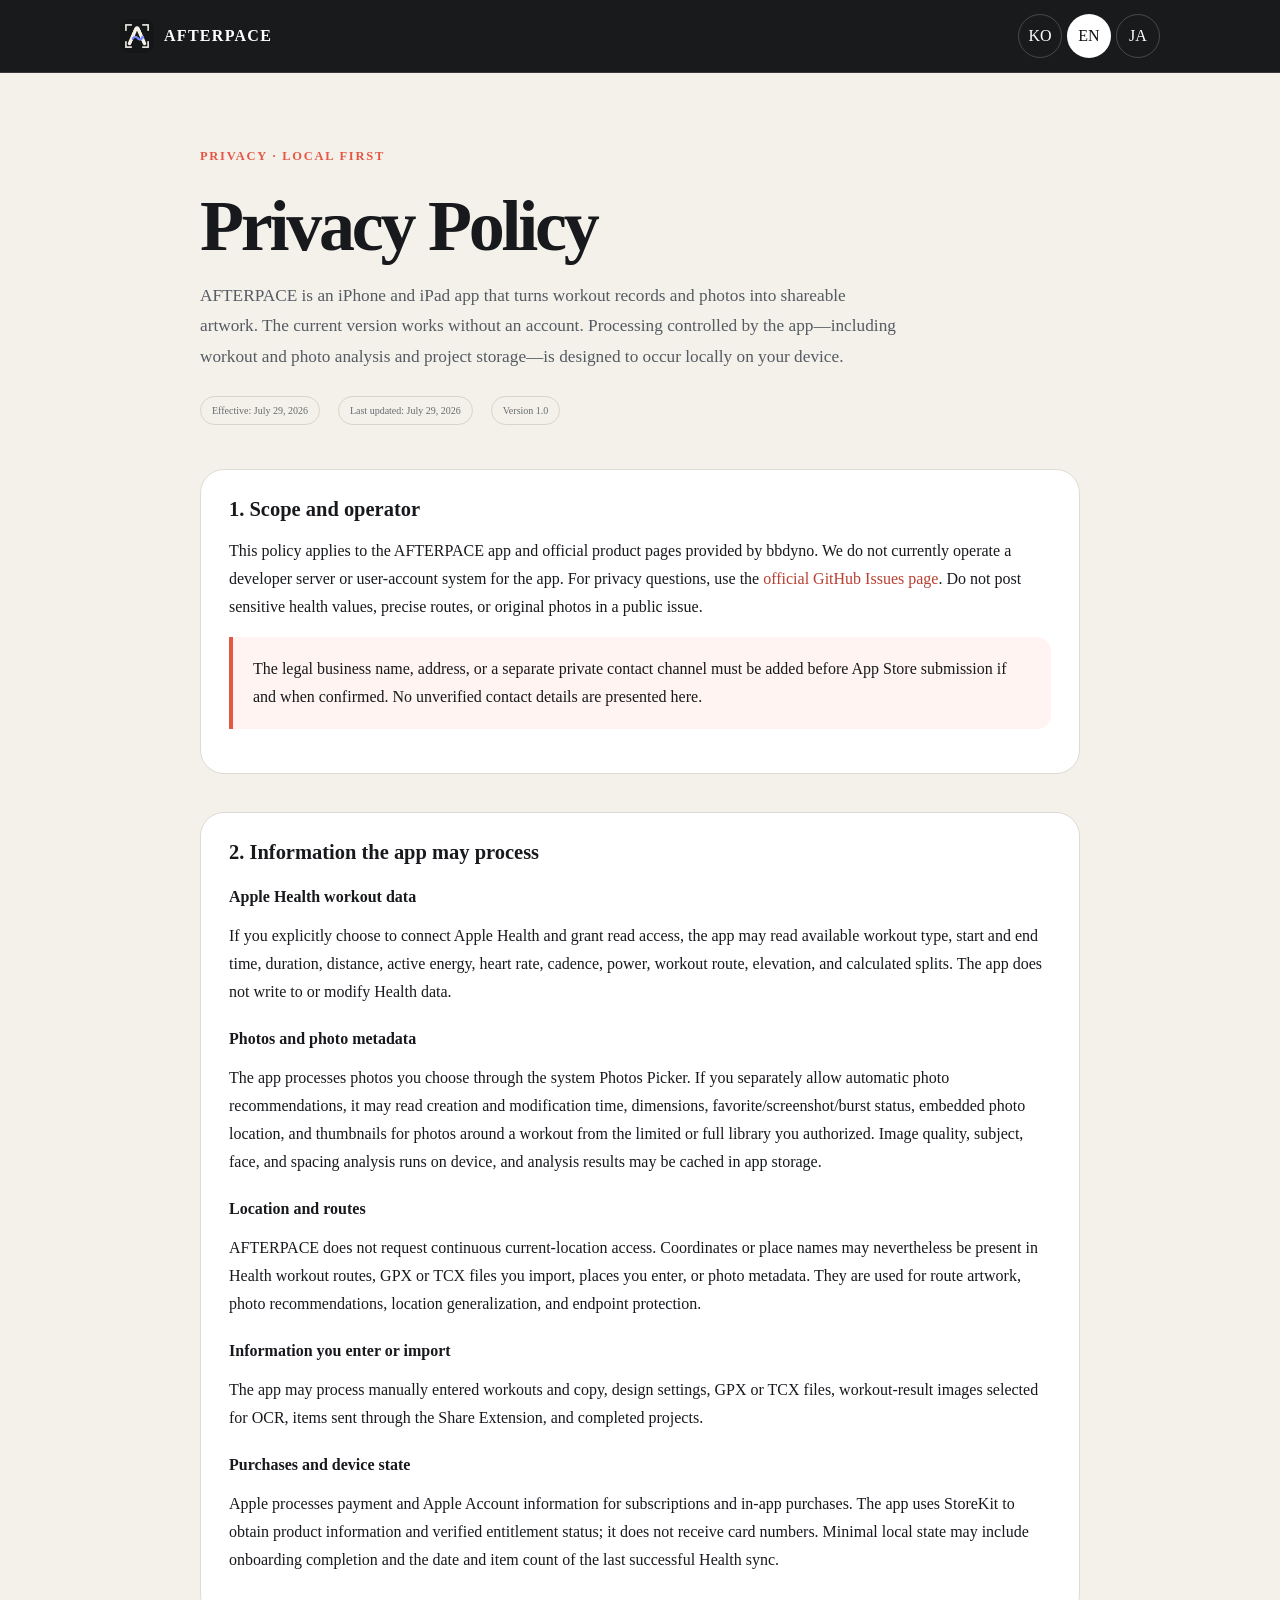
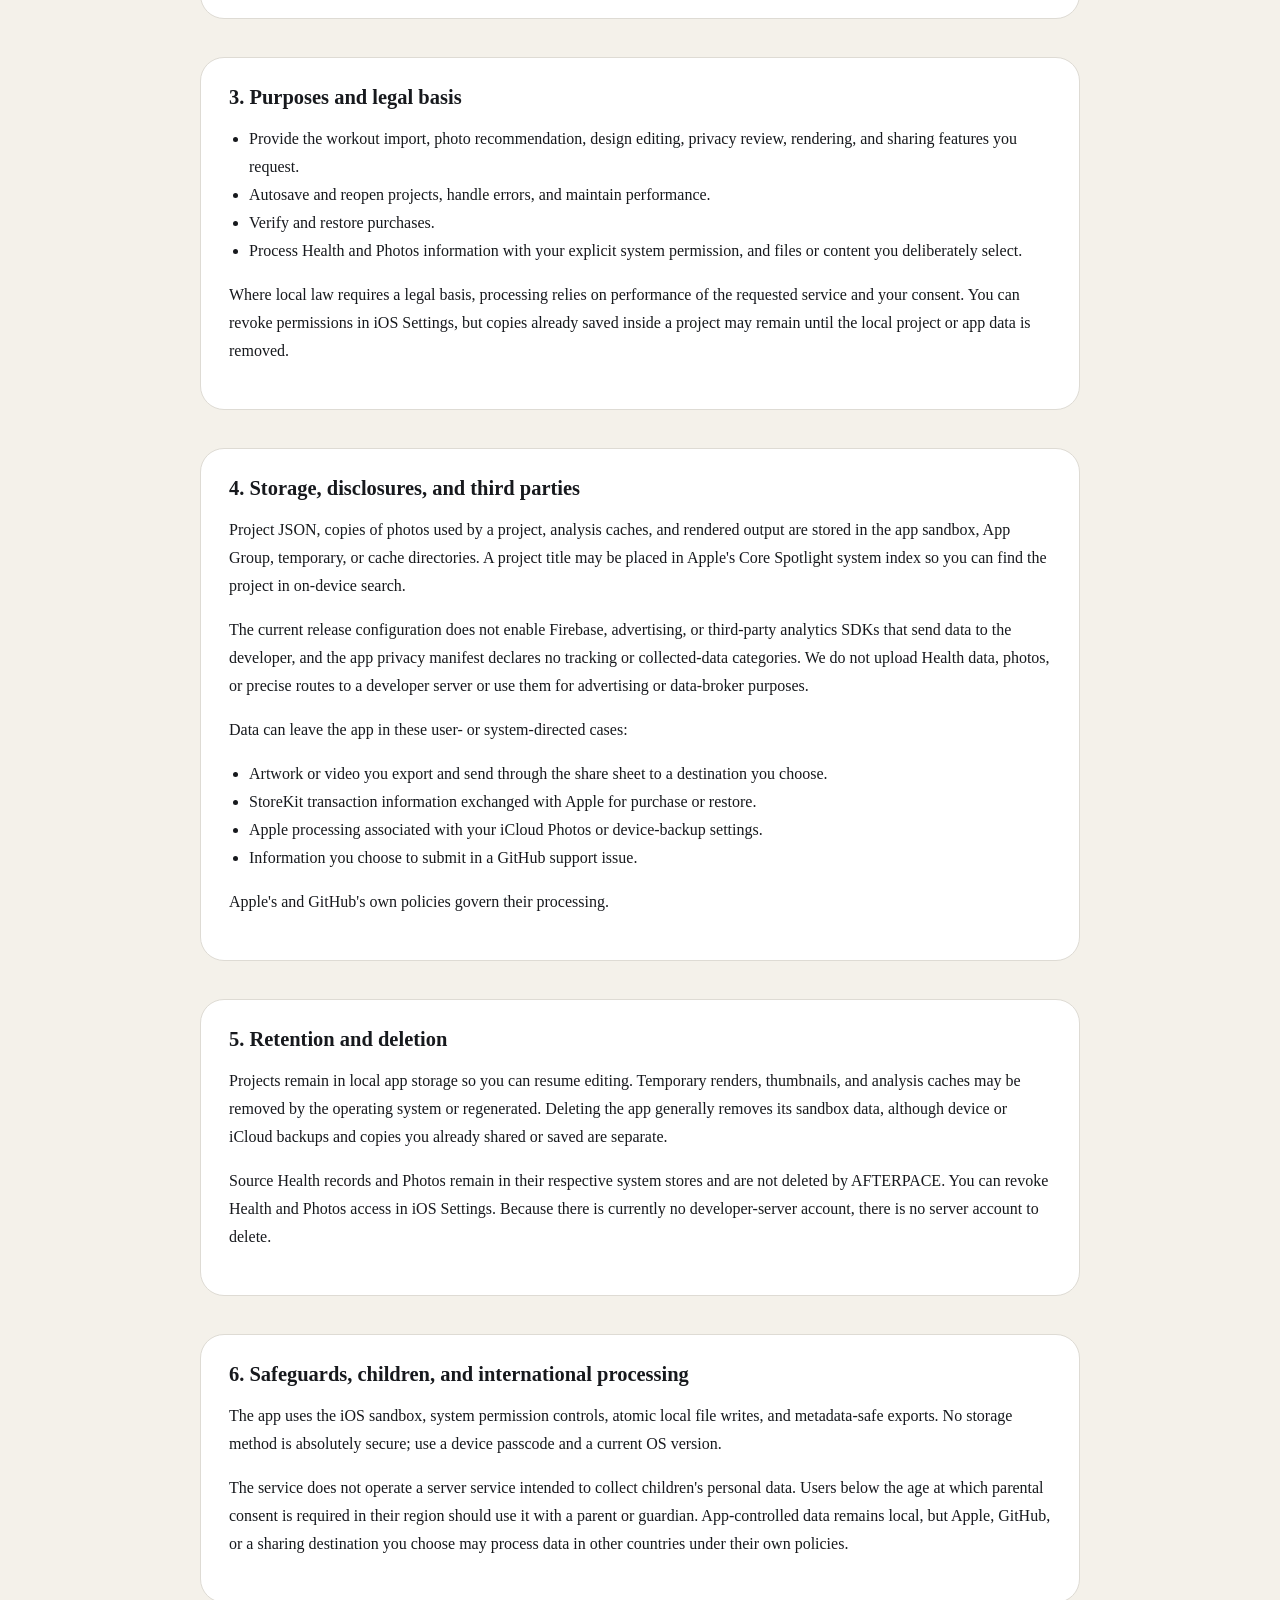
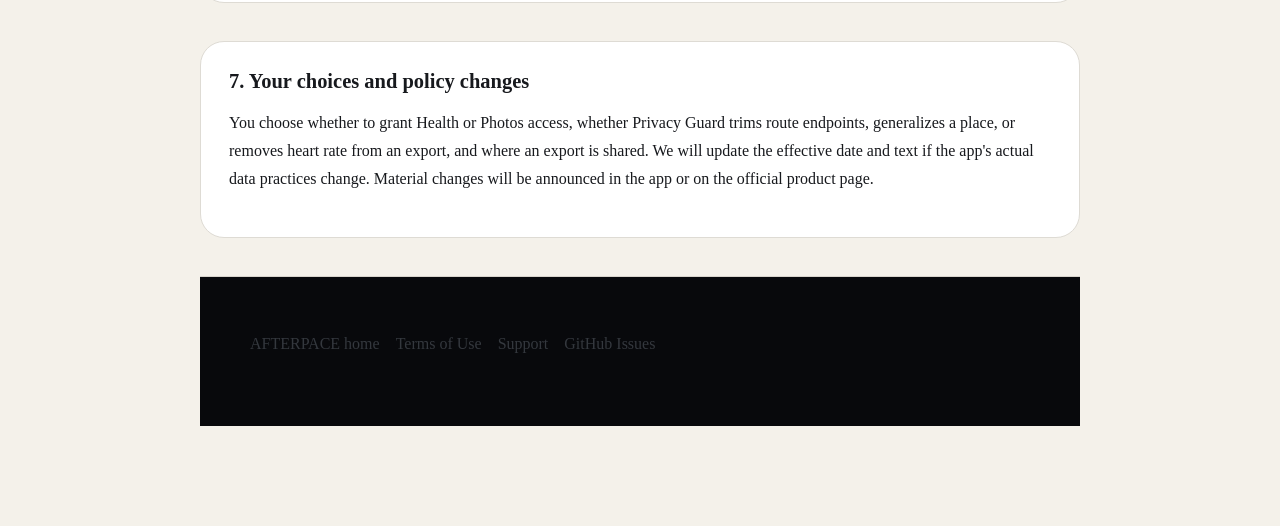
==== privacy/index.html @ c981133f "Publish shared AFTERPACE product site" ====
<!doctype html>
<html lang="ko" data-page="privacy">
<head>
  <meta charset="utf-8">
  <meta name="viewport" content="width=device-width, initial-scale=1, viewport-fit=cover">
  <meta name="theme-color" content="#0b0c0f">
  <meta name="robots" content="index,follow">
  <meta name="description" content="AFTERPACE가 HealthKit, 사진, 경로와 프로젝트를 기기에서 처리하는 방법을 안내합니다.">
  <meta property="og:type" content="website">
  <meta property="og:site_name" content="AFTERPACE">
  <meta property="og:title" content="개인정보처리방침 — AFTERPACE">
  <meta property="og:description" content="AFTERPACE가 HealthKit, 사진, 경로와 프로젝트를 기기에서 처리하는 방법을 안내합니다.">
  <meta property="og:image" content="https://bbdyno.github.io/AFTERPACE/assets/images/og-card.png">
  <meta property="og:url" content="https://bbdyno.github.io/AFTERPACE/privacy/">
  <meta name="twitter:card" content="summary_large_image">
  <meta name="twitter:title" content="개인정보처리방침 — AFTERPACE">
  <meta name="twitter:description" content="AFTERPACE가 HealthKit, 사진, 경로와 프로젝트를 기기에서 처리하는 방법을 안내합니다.">
  <meta name="twitter:image" content="https://bbdyno.github.io/AFTERPACE/assets/images/og-card.png">
  <title>개인정보처리방침 — AFTERPACE</title>
  <link rel="canonical" href="https://bbdyno.github.io/AFTERPACE/privacy/">
  <link rel="icon" href="../assets/images/app-icon.png">
  <link rel="apple-touch-icon" href="../assets/images/app-icon.png">
  <link rel="stylesheet" href="../assets/site.css?v=20260729-2">
  <script src="../assets/legal.js?v=20260729-2" defer></script>
  <style>
    body{margin:0;background:#f4f1ea;color:#17191d}.legal-header{position:sticky;top:0;z-index:5;display:flex;align-items:center;gap:20px;padding:14px max(20px,calc((100vw - 1040px)/2));background:rgba(11,12,15,.94);color:#fff;backdrop-filter:blur(18px)}.legal-brand{display:flex;align-items:center;gap:10px;color:inherit;text-decoration:none;font-weight:800;letter-spacing:.08em}.legal-brand img{border-radius:9px}.legal-actions{display:flex;align-items:center;gap:5px;margin-left:auto}.legal-actions button{min-width:42px;min-height:40px;border:1px solid rgba(255,255,255,.2);border-radius:999px;background:transparent;color:#fff;font:inherit}.legal-actions button[aria-pressed="true"]{background:#fff;color:#111}.legal-shell{width:min(880px,calc(100% - 40px));margin:0 auto;padding:64px 0 100px}.legal-kicker{color:#e45745;font-size:.78rem;font-weight:800;letter-spacing:.14em}.legal-shell h1{max-width:760px;margin:.35em 0 .25em;font-size:clamp(2rem,6vw,4.5rem);line-height:1.02;letter-spacing:-.045em}.legal-lede{max-width:700px;color:#555b63;font-size:1.08rem;line-height:1.75}.legal-meta{display:flex;flex-wrap:wrap;gap:8px 18px;margin:24px 0 44px;color:#676c72;font-size:.9rem}.legal-section{margin:0 0 38px;padding:28px;background:#fff;border:1px solid #dedbd4;border-radius:24px}.legal-section h2{margin:0 0 14px;font-size:1.28rem}.legal-section h3{margin:24px 0 8px;font-size:1rem}.legal-section p,.legal-section li{line-height:1.75}.legal-section ul{padding-left:1.25rem}.legal-section a{color:#b83f31}.legal-note{padding:18px 20px;border-left:4px solid #e45745;background:#fff4f1;border-radius:0 14px 14px 0}.legal-footer{display:flex;flex-wrap:wrap;gap:16px;padding-top:28px;border-top:1px solid #d8d4cc}.legal-footer a{color:#34383e}.skip-link{position:absolute;left:-10000px}.skip-link:focus{left:12px;top:12px;z-index:20;background:#fff;color:#111;padding:12px}@media(max-width:640px){.legal-header{padding:12px 16px}.legal-brand span{font-size:.82rem}.legal-shell{padding-top:44px}.legal-section{padding:21px;border-radius:19px}}
  </style>
  <style>.legal-actions button{min-width:44px;min-height:44px;cursor:pointer}.legal-section a,.legal-footer a{overflow-wrap:anywhere}@media(max-width:420px){.legal-header{gap:10px;padding-inline:12px}.legal-brand span{display:none}.legal-actions{gap:3px}}</style>
  <style>.legal-shell .legal-meta span{color:#676c72;border-color:#d8d4cc}</style>
</head>
<body>
  <a class="skip-link" href="#main" data-legal-copy="skip">본문으로 건너뛰기</a>
  <header class="legal-header">
    <a class="legal-brand" href="../"><img src="../assets/images/app-icon.png" alt="" width="34" height="34"><span>AFTERPACE</span></a>
    <div class="legal-actions" role="group" aria-label="언어" data-legal-copy-aria="language">
      <button type="button" data-language="ko" aria-pressed="true">KO</button>
      <button type="button" data-language="en" aria-pressed="false">EN</button>
      <button type="button" data-language="ja" aria-pressed="false">JA</button>
    </div>
  </header>

  <main class="legal-shell" id="main">
    <article data-lang-panel="ko">
      <p class="legal-kicker">PRIVACY · LOCAL FIRST</p>
      <h1>개인정보처리방침</h1>
      <p class="legal-lede">AFTERPACE는 운동 기록과 사진을 공유용 작품으로 만드는 iPhone·iPad 앱입니다. 현재 버전은 계정 없이 동작하며, 앱이 제어하는 운동·사진 분석과 프로젝트 저장은 원칙적으로 사용자의 기기 안에서 처리됩니다.</p>
      <div class="legal-meta"><span>시행일: 2026년 7월 29일</span><span>최종 수정: 2026년 7월 29일</span><span>버전 1.0</span></div>

      <section class="legal-section">
        <h2>1. 적용 범위와 운영자</h2>
        <p>본 방침은 bbdyno가 제공하는 AFTERPACE 앱과 공식 제품 페이지에 적용됩니다. 별도의 개발자 서버나 사용자 계정 시스템은 현재 운영하지 않습니다. 개인정보 관련 문의는 <a href="https://github.com/bbdyno/AFTERPACE/issues">공식 GitHub Issues</a>를 이용해 주세요. 민감한 건강 값, 정확한 경로, 원본 사진은 공개 이슈에 첨부하지 마세요.</p>
        <p class="legal-note">배포 주체의 법적 상호·주소 또는 별도 비공개 문의 채널이 App Store 제출 전에 확정되면 이 항목을 갱신해야 합니다. 확인되지 않은 연락처는 기재하지 않았습니다.</p>
      </section>

      <section class="legal-section">
        <h2>2. 앱이 처리할 수 있는 정보</h2>
        <h3>Apple Health 운동 정보</h3>
        <p>사용자가 Apple Health 연결을 직접 선택하고 읽기 권한을 허용한 경우, 운동 종류, 시작·종료 시각, 시간, 거리, 활동 에너지, 심박수, 케이던스, 파워, 운동 경로, 고도 및 계산된 스플릿 등 이용 가능한 항목을 읽을 수 있습니다. 앱은 Health 데이터를 기록하거나 수정하지 않습니다.</p>
        <h3>사진 및 사진 메타데이터</h3>
        <p>사용자가 Photos Picker에서 직접 고른 사진을 처리합니다. 사용자가 별도로 자동 사진 추천 권한을 허용하면 제한 또는 전체 사진 보관함에서 운동 시간대의 사진 생성·수정 시각, 크기, 즐겨찾기·스크린샷·버스트 여부, 사진에 포함된 위치와 축소 이미지를 읽어 추천할 수 있습니다. 이미지 품질·피사체·얼굴·여백 분석은 기기에서 수행되고 분석 결과 캐시는 앱 저장 공간에 보관됩니다.</p>
        <h3>위치와 경로</h3>
        <p>AFTERPACE는 지속적인 현재 위치 추적 권한을 요청하지 않습니다. 다만 Health 운동 경로, 사용자가 가져온 GPX·TCX 파일, 직접 입력한 장소 또는 사진 메타데이터에 위도·경도나 장소가 포함될 수 있습니다. 이 정보는 경로 시각화, 사진 추천, 위치 일반화와 출발·도착 구간 보호에 사용됩니다.</p>
        <h3>사용자가 입력하거나 가져온 정보</h3>
        <p>직접 입력한 운동, 문구, 디자인 설정, GPX·TCX 파일, OCR을 위해 고른 운동 결과 이미지, Share Extension으로 전달한 항목과 완성 프로젝트를 처리할 수 있습니다.</p>
        <h3>구매와 기기 상태</h3>
        <p>구독 또는 인앱 구매 시 결제와 Apple 계정 정보는 Apple이 처리합니다. 앱은 StoreKit을 통해 상품 정보와 검증된 이용 권한 상태만 확인하며 카드 번호를 받지 않습니다. 온보딩 완료 여부와 마지막 Health 동기화 시각·가져온 개수 같은 최소 상태는 기기의 앱 저장 공간에 기록될 수 있습니다.</p>
      </section>

      <section class="legal-section">
        <h2>3. 처리 목적과 법적 근거</h2>
        <ul>
          <li>사용자가 요청한 운동 가져오기, 사진 추천, 디자인 편집, 개인정보 검토, 렌더링 및 공유 기능 제공</li>
          <li>프로젝트 자동 저장, 재개, 오류 처리와 성능 유지</li>
          <li>구매 확인 및 복원</li>
          <li>사용자가 명시적으로 허용한 Health·사진 권한에 따른 처리와, 사용자가 선택한 파일·콘텐츠 처리</li>
        </ul>
        <p>지역 법률이 별도의 법적 근거를 요구하는 경우, 서비스 이행과 사용자의 동의를 근거로 처리합니다. 권한은 iOS 설정에서 철회할 수 있으나, 철회 전 프로젝트에 저장한 사본은 별도로 남을 수 있습니다.</p>
      </section>

      <section class="legal-section">
        <h2>4. 저장, 외부 전송과 제3자</h2>
        <p>프로젝트 JSON, 프로젝트에 사용된 사진 사본, 분석 캐시와 렌더 결과는 앱 샌드박스·App Group·임시 또는 캐시 디렉터리에 저장됩니다. 프로젝트 제목은 사용자가 기기 검색으로 프로젝트를 찾을 수 있도록 Apple의 Core Spotlight 시스템 색인에 등록될 수 있습니다.</p>
        <p>현재 릴리스 구성에는 개발자에게 데이터를 보내는 Firebase, 광고 또는 제3자 분석 SDK가 활성화되어 있지 않으며, 앱의 개인정보 매니페스트는 추적 및 수집 데이터 유형을 선언하지 않습니다. Health 정보, 사진, 정확한 경로를 개발자 서버로 업로드하거나 광고·데이터 중개 목적으로 사용하지 않습니다.</p>
        <p>다음 전송은 사용자의 선택 또는 운영체제 기능에 따라 발생할 수 있습니다.</p>
        <ul>
          <li>공유 버튼으로 내보낸 이미지·영상과 사용자가 선택한 대상 앱 또는 사람</li>
          <li>StoreKit 구매·복원 과정에서 Apple과 교환되는 거래 정보</li>
          <li>사용자의 iCloud Photos 또는 기기 백업 설정에 따른 Apple의 처리</li>
          <li>GitHub에 지원 이슈를 제출할 때 사용자가 직접 적은 내용</li>
        </ul>
        <p>Apple 및 GitHub의 처리는 각 사업자의 방침이 적용됩니다.</p>
      </section>

      <section class="legal-section">
        <h2>5. 보관과 삭제</h2>
        <p>프로젝트는 사용자가 이어서 편집할 수 있도록 앱의 로컬 저장 공간에 유지됩니다. 임시 렌더, 축소 이미지와 분석 캐시는 운영체제가 정리하거나 앱 업데이트 과정에서 재생성될 수 있습니다. 앱 삭제 시 일반적으로 앱 샌드박스의 데이터가 삭제되지만, 사용자의 기기·iCloud 백업 정책 또는 이미 공유·저장한 사본은 별개입니다.</p>
        <p>원본 Health 기록과 사진은 Health 및 Photos에 남으며 AFTERPACE가 삭제하지 않습니다. iOS 설정에서 Health·사진 권한을 철회할 수 있습니다. 현재 개발자 서버 계정이 없으므로 서버 계정 삭제 요청 대상도 없습니다.</p>
      </section>

      <section class="legal-section">
        <h2>6. 보호조치, 아동 및 국외 처리</h2>
        <p>앱은 iOS 샌드박스, 권한 제어, 원자적 로컬 파일 저장과 메타데이터를 제거한 내보내기를 사용합니다. 다만 어떤 저장 방식도 절대적인 보안을 보장하지는 않으므로 기기 잠금과 최신 OS 사용을 권장합니다.</p>
        <p>서비스는 아동을 대상으로 개인정보를 수집하는 서버 서비스를 제공하지 않습니다. 해당 지역에서 보호자 동의가 필요한 연령의 사용자는 보호자와 함께 이용해야 합니다. 앱이 제어하는 데이터는 로컬에 머물지만 Apple, GitHub 또는 사용자가 선택한 공유 서비스는 해당 사업자의 서버 위치와 방침에 따라 국외에서 처리할 수 있습니다.</p>
      </section>

      <section class="legal-section">
        <h2>7. 사용자의 선택과 방침 변경</h2>
        <p>사용자는 Health·사진 접근 허용 여부, Privacy Guard의 경로 시작·종료 숨김, 장소 일반화, 심박수 제외 여부와 최종 공유 대상을 직접 선택할 수 있습니다. 본 방침이 앱의 실제 데이터 처리와 달라지는 경우 시행일과 변경 내용을 갱신합니다. 중요한 변경은 앱 또는 공식 제품 페이지에서 알립니다.</p>
      </section>
    </article>

    <article data-lang-panel="en" hidden>
      <p class="legal-kicker">PRIVACY · LOCAL FIRST</p>
      <h1>Privacy Policy</h1>
      <p class="legal-lede">AFTERPACE is an iPhone and iPad app that turns workout records and photos into shareable artwork. The current version works without an account. Processing controlled by the app—including workout and photo analysis and project storage—is designed to occur locally on your device.</p>
      <div class="legal-meta"><span>Effective: July 29, 2026</span><span>Last updated: July 29, 2026</span><span>Version 1.0</span></div>

      <section class="legal-section"><h2>1. Scope and operator</h2><p>This policy applies to the AFTERPACE app and official product pages provided by bbdyno. We do not currently operate a developer server or user-account system for the app. For privacy questions, use the <a href="https://github.com/bbdyno/AFTERPACE/issues">official GitHub Issues page</a>. Do not post sensitive health values, precise routes, or original photos in a public issue.</p><p class="legal-note">The legal business name, address, or a separate private contact channel must be added before App Store submission if and when confirmed. No unverified contact details are presented here.</p></section>

      <section class="legal-section"><h2>2. Information the app may process</h2><h3>Apple Health workout data</h3><p>If you explicitly choose to connect Apple Health and grant read access, the app may read available workout type, start and end time, duration, distance, active energy, heart rate, cadence, power, workout route, elevation, and calculated splits. The app does not write to or modify Health data.</p><h3>Photos and photo metadata</h3><p>The app processes photos you choose through the system Photos Picker. If you separately allow automatic photo recommendations, it may read creation and modification time, dimensions, favorite/screenshot/burst status, embedded photo location, and thumbnails for photos around a workout from the limited or full library you authorized. Image quality, subject, face, and spacing analysis runs on device, and analysis results may be cached in app storage.</p><h3>Location and routes</h3><p>AFTERPACE does not request continuous current-location access. Coordinates or place names may nevertheless be present in Health workout routes, GPX or TCX files you import, places you enter, or photo metadata. They are used for route artwork, photo recommendations, location generalization, and endpoint protection.</p><h3>Information you enter or import</h3><p>The app may process manually entered workouts and copy, design settings, GPX or TCX files, workout-result images selected for OCR, items sent through the Share Extension, and completed projects.</p><h3>Purchases and device state</h3><p>Apple processes payment and Apple Account information for subscriptions and in-app purchases. The app uses StoreKit to obtain product information and verified entitlement status; it does not receive card numbers. Minimal local state may include onboarding completion and the date and item count of the last successful Health sync.</p></section>

      <section class="legal-section"><h2>3. Purposes and legal basis</h2><ul><li>Provide the workout import, photo recommendation, design editing, privacy review, rendering, and sharing features you request.</li><li>Autosave and reopen projects, handle errors, and maintain performance.</li><li>Verify and restore purchases.</li><li>Process Health and Photos information with your explicit system permission, and files or content you deliberately select.</li></ul><p>Where local law requires a legal basis, processing relies on performance of the requested service and your consent. You can revoke permissions in iOS Settings, but copies already saved inside a project may remain until the local project or app data is removed.</p></section>

      <section class="legal-section"><h2>4. Storage, disclosures, and third parties</h2><p>Project JSON, copies of photos used by a project, analysis caches, and rendered output are stored in the app sandbox, App Group, temporary, or cache directories. A project title may be placed in Apple's Core Spotlight system index so you can find the project in on-device search.</p><p>The current release configuration does not enable Firebase, advertising, or third-party analytics SDKs that send data to the developer, and the app privacy manifest declares no tracking or collected-data categories. We do not upload Health data, photos, or precise routes to a developer server or use them for advertising or data-broker purposes.</p><p>Data can leave the app in these user- or system-directed cases:</p><ul><li>Artwork or video you export and send through the share sheet to a destination you choose.</li><li>StoreKit transaction information exchanged with Apple for purchase or restore.</li><li>Apple processing associated with your iCloud Photos or device-backup settings.</li><li>Information you choose to submit in a GitHub support issue.</li></ul><p>Apple's and GitHub's own policies govern their processing.</p></section>

      <section class="legal-section"><h2>5. Retention and deletion</h2><p>Projects remain in local app storage so you can resume editing. Temporary renders, thumbnails, and analysis caches may be removed by the operating system or regenerated. Deleting the app generally removes its sandbox data, although device or iCloud backups and copies you already shared or saved are separate.</p><p>Source Health records and Photos remain in their respective system stores and are not deleted by AFTERPACE. You can revoke Health and Photos access in iOS Settings. Because there is currently no developer-server account, there is no server account to delete.</p></section>

      <section class="legal-section"><h2>6. Safeguards, children, and international processing</h2><p>The app uses the iOS sandbox, system permission controls, atomic local file writes, and metadata-safe exports. No storage method is absolutely secure; use a device passcode and a current OS version.</p><p>The service does not operate a server service intended to collect children's personal data. Users below the age at which parental consent is required in their region should use it with a parent or guardian. App-controlled data remains local, but Apple, GitHub, or a sharing destination you choose may process data in other countries under their own policies.</p></section>

      <section class="legal-section"><h2>7. Your choices and policy changes</h2><p>You choose whether to grant Health or Photos access, whether Privacy Guard trims route endpoints, generalizes a place, or removes heart rate from an export, and where an export is shared. We will update the effective date and text if the app's actual data practices change. Material changes will be announced in the app or on the official product page.</p></section>
    </article>

    <article data-lang-panel="ja" hidden>
      <p class="legal-kicker">PRIVACY · LOCAL FIRST</p>
      <h1>プライバシーポリシー</h1>
      <p class="legal-lede">AFTERPACEは、ワークアウト記録と写真をシェア用の作品に変えるiPhone・iPadアプリです。現行版はアカウントなしで動作し、アプリが管理するワークアウト・写真の分析とプロジェクト保存は、原則として端末内で行われます。</p>
      <div class="legal-meta"><span>施行日：2026年7月29日</span><span>最終更新：2026年7月29日</span><span>バージョン1.0</span></div>

      <section class="legal-section"><h2>1. 適用範囲と運営者</h2><p>本ポリシーは、bbdynoが提供するAFTERPACEアプリと公式製品ページに適用されます。現在、開発者サーバーおよびユーザーアカウントシステムは運用していません。プライバシーに関するお問い合わせは、<a href="https://github.com/bbdyno/AFTERPACE/issues">公式GitHub Issues</a>をご利用ください。機微な健康値、正確なルート、元写真を公開Issueに添付しないでください。</p><p class="legal-note">App Store提出前に法的な事業者名・住所または非公開の連絡手段が確定した場合、この項目を更新する必要があります。未確認の連絡先は記載していません。</p></section>

      <section class="legal-section"><h2>2. アプリが処理する可能性のある情報</h2><h3>Apple Healthのワークアウト情報</h3><p>ユーザーがApple Healthへの接続を選び、読み取りを許可した場合、利用可能な運動種別、開始・終了時刻、時間、距離、アクティブエネルギー、心拍数、ケイデンス、パワー、ワークアウトルート、高度、算出したスプリットを読み取ることがあります。Healthデータへの書き込みや変更は行いません。</p><h3>写真と写真メタデータ</h3><p>システムのPhotos Pickerで選択した写真を処理します。自動写真提案を別途許可した場合、許可された限定または全ライブラリから、ワークアウト時間帯の写真の作成・更新時刻、寸法、お気に入り・スクリーンショット・バースト状態、写真の位置、サムネイルを読み取ることがあります。画質・人物・顔・余白の分析は端末内で行い、分析結果をアプリ領域にキャッシュする場合があります。</p><h3>位置とルート</h3><p>AFTERPACEは継続的な現在地アクセスを要求しません。ただし、Healthのワークアウトルート、読み込んだGPX・TCX、入力した場所、写真メタデータに座標や地名が含まれる場合があります。ルート表現、写真提案、場所の一般化、スタート・ゴール地点の保護に利用します。</p><h3>入力・読み込み情報</h3><p>手入力のワークアウトや文言、デザイン設定、GPX・TCX、OCR用に選んだ結果画像、Share Extensionから渡された項目、完成プロジェクトを処理することがあります。</p><h3>購入と端末状態</h3><p>購読・アプリ内課金の決済とApple Account情報はAppleが処理します。アプリはStoreKitから商品情報と検証済み利用権のみを確認し、カード番号を受け取りません。オンボーディング完了や最後のHealth同期日時・件数など、最小限の状態を端末に保存する場合があります。</p></section>

      <section class="legal-section"><h2>3. 利用目的と法的根拠</h2><ul><li>ユーザーが求めたワークアウト読込、写真提案、デザイン編集、プライバシー確認、レンダリング、共有の提供</li><li>プロジェクトの自動保存・再開、エラー処理、性能維持</li><li>購入の確認と復元</li><li>明示的に許可されたHealth・写真情報、およびユーザーが選択したファイル・コンテンツの処理</li></ul><p>地域法で法的根拠が必要な場合、要求されたサービスの履行とユーザーの同意に基づきます。iOS設定で権限を取り消せますが、すでにプロジェクトへ保存したコピーはローカルデータを削除するまで残る場合があります。</p></section>

      <section class="legal-section"><h2>4. 保存、外部送信、第三者</h2><p>プロジェクトJSON、プロジェクトで使う写真のコピー、分析キャッシュ、書き出し結果は、アプリのサンドボックス、App Group、一時またはキャッシュ領域に保存されます。端末検索から作品を見つけられるよう、プロジェクト名をAppleのCore Spotlightシステム索引へ登録する場合があります。</p><p>現行リリース設定では、開発者へデータを送るFirebase、広告、第三者分析SDKは有効ではなく、アプリのプライバシーマニフェストはトラッキングおよび収集データ区分を申告していません。Health情報、写真、正確なルートを開発者サーバーへアップロードしたり、広告やデータ仲介に利用したりしません。</p><p>次の場合はユーザーの選択またはOS機能によりデータがアプリ外へ渡ります。</p><ul><li>共有シートから選択した相手・アプリへ送る作品や動画</li><li>購入・復元のためAppleと交換されるStoreKit取引情報</li><li>iCloud Photosや端末バックアップ設定に伴うAppleの処理</li><li>GitHubのサポートIssueへユーザーが入力した情報</li></ul><p>AppleとGitHubによる処理には各社のポリシーが適用されます。</p></section>

      <section class="legal-section"><h2>5. 保存期間と削除</h2><p>編集を再開できるよう、プロジェクトはローカルのアプリ領域に保持されます。一時レンダー、サムネイル、分析キャッシュはOSにより削除されたり再生成されたりします。アプリを削除すると通常はサンドボックスデータも削除されますが、端末・iCloudバックアップや、すでに共有・保存したコピーは別です。</p><p>元のHealth記録と写真は各システム領域に残り、AFTERPACEは削除しません。iOS設定からHealth・写真権限を取り消せます。現在は開発者サーバーのアカウントがないため、削除対象となるサーバーアカウントもありません。</p></section>

      <section class="legal-section"><h2>6. 安全管理、子ども、国外処理</h2><p>iOSサンドボックス、システム権限、アトミックなローカル保存、メタデータに配慮した書き出しを利用します。ただし完全な安全を保証する保存方式はないため、端末ロックと最新OSを推奨します。</p><p>子どもの個人データを収集するサーバーサービスは運営していません。地域で保護者同意が必要な年齢の方は保護者と利用してください。アプリ管理下のデータはローカルに留まりますが、Apple、GitHub、選択した共有先は各社の方針に従い国外で処理する場合があります。</p></section>

      <section class="legal-section"><h2>7. ユーザーの選択と改定</h2><p>Health・写真への許可、Privacy Guardによるルート端点の除外、地名の一般化、心拍数の除外、共有先はユーザーが選択します。実際のデータ処理が変わる場合は施行日と内容を更新し、重要な変更はアプリまたは公式製品ページで案内します。</p></section>
    </article>

    <footer class="legal-footer"><a href="../" data-legal-copy="home">AFTERPACE 홈</a><a href="../terms/" data-legal-copy="terms">이용약관</a><a href="../support/" data-legal-copy="support">지원</a><a href="https://github.com/bbdyno/AFTERPACE/issues" data-legal-copy="issues">GitHub Issues</a></footer>
  </main>
</body>
</html>
---- assets/site.css ----
:root {
  --black: #090a0d;
  --black-soft: #121318;
  --ink: #101114;
  --paper: #f5f5f2;
  --white: #ffffff;
  --muted: #686a73;
  --line: rgba(18, 19, 24, 0.12);
  --line-dark: rgba(255, 255, 255, 0.14);
  --coral: #ff715e;
  --violet: #7874ff;
  --mint: #65e6c3;
  --content: min(1180px, calc(100vw - 48px));
  --radius: 32px;
  --shadow: 0 34px 90px rgba(0, 0, 0, 0.24);
}

* { box-sizing: border-box; }
html { scroll-behavior: smooth; background: var(--black); }
body {
  margin: 0;
  color: var(--ink);
  background: var(--paper);
  font-family: "Helvetica Neue", Helvetica, Arial, "Apple SD Gothic Neo", "Noto Sans KR", sans-serif;
  font-synthesis: none;
  -webkit-font-smoothing: antialiased;
  overflow-x: hidden;
}
body, button, a { font: inherit; }
a { color: inherit; text-decoration: none; }
button { color: inherit; }
img { display: block; max-width: 100%; }
::selection { color: #050505; background: var(--mint); }
.hero > *, .story-grid > *, .pack > *, .privacy > *, .bento > * { min-width: 0; }
html[lang="ja"] .hero h1,
html[lang="ja"] .section-heading h2,
html[lang="ja"] .story-quote p,
html[lang="ja"] .privacy-copy,
html[lang="ja"] .pack-copy { word-break: normal; overflow-wrap: anywhere; }

.skip-link {
  position: fixed;
  z-index: 1000;
  top: 12px;
  left: 12px;
  padding: 12px 16px;
  color: #000;
  background: #fff;
  border-radius: 12px;
  transform: translateY(-160%);
  transition: transform .2s ease;
}
.skip-link:focus { transform: translateY(0); }
:focus-visible { outline: 3px solid var(--coral); outline-offset: 4px; }

.site-header {
  position: fixed;
  z-index: 100;
  top: 14px;
  left: 50%;
  width: min(1180px, calc(100vw - 28px));
  min-height: 62px;
  padding: 10px 12px 10px 16px;
  color: #fff;
  border: 1px solid transparent;
  border-radius: 22px;
  display: flex;
  align-items: center;
  justify-content: space-between;
  gap: 18px;
  transform: translateX(-50%);
  transition: background .35s ease, border-color .35s ease, box-shadow .35s ease, top .35s ease;
}
.site-header.scrolled {
  top: 8px;
  background: rgba(13, 14, 18, .78);
  border-color: rgba(255, 255, 255, .12);
  box-shadow: 0 18px 48px rgba(0, 0, 0, .22);
  -webkit-backdrop-filter: blur(24px) saturate(150%);
  backdrop-filter: blur(24px) saturate(150%);
}
.brand, .header-actions, .language-switcher, .desktop-nav { display: flex; align-items: center; }
.brand { gap: 10px; font-size: 13px; font-weight: 820; letter-spacing: .09em; }
.brand img { width: 34px; height: 34px; border-radius: 10px; box-shadow: 0 5px 18px rgba(0, 0, 0, .35); }
.desktop-nav { gap: 26px; margin-left: auto; margin-right: auto; }
.desktop-nav a { color: rgba(255,255,255,.68); font-size: 13px; font-weight: 650; transition: color .2s ease; }
.desktop-nav a:hover { color: #fff; }
.header-actions { gap: 10px; }
.language-switcher { padding: 3px; background: rgba(255,255,255,.08); border-radius: 999px; }
.language-switcher button {
  width: 44px;
  height: 44px;
  padding: 0;
  border: 0;
  border-radius: 999px;
  color: rgba(255,255,255,.55);
  background: transparent;
  cursor: pointer;
  font-size: 10px;
  font-weight: 800;
  letter-spacing: .04em;
}
.language-switcher button[aria-pressed="true"] { color: #0b0c0f; background: #fff; }
.store-pill { min-height: 44px; padding: 9px 13px; color: #050505; background: #fff; border-radius: 999px; font-size: 11px; font-weight: 800; white-space: nowrap; display:inline-flex; align-items:center; }

.hero {
  position: relative;
  min-height: max(780px, 100svh);
  padding: 152px max(24px, calc((100vw - 1180px) / 2)) 90px;
  color: #fff;
  background:
    radial-gradient(circle at 75% 22%, rgba(112, 108, 255, .25), transparent 31%),
    radial-gradient(circle at 13% 83%, rgba(255, 103, 80, .16), transparent 29%),
    linear-gradient(150deg, #07080a 0%, #111219 50%, #08090c 100%);
  display: grid;
  grid-template-columns: minmax(0, .92fr) minmax(430px, .9fr);
  align-items: center;
  gap: clamp(46px, 7vw, 110px);
  overflow: hidden;
}
.hero-grid { position: absolute; inset: 0; opacity: .13; background-image: linear-gradient(rgba(255,255,255,.16) 1px, transparent 1px), linear-gradient(90deg, rgba(255,255,255,.16) 1px, transparent 1px); background-size: 78px 78px; -webkit-mask-image: linear-gradient(to bottom, transparent, #000 25%, transparent 90%); mask-image: linear-gradient(to bottom, transparent, #000 25%, transparent 90%); }
.hero-orb { position: absolute; border-radius: 50%; filter: blur(1px); opacity: .75; }
.orb-one { width: 420px; height: 420px; right: -120px; top: -180px; border: 1px solid rgba(255,255,255,.12); box-shadow: inset 0 0 90px rgba(120,116,255,.2); }
.orb-two { width: 340px; height: 340px; left: -220px; bottom: 3%; border: 1px solid rgba(255,113,94,.28); }
.hero-copy, .hero-visual { position: relative; z-index: 2; }
.eyebrow { margin: 0 0 22px; color: rgba(255,255,255,.6); font-size: 11px; font-weight: 800; letter-spacing: .18em; }
.eyebrow.dark { color: #5f6168; }
.pulse-dot { display: inline-block; width: 7px; height: 7px; margin: 0 10px 1px 0; border-radius: 50%; background: var(--mint); box-shadow: 0 0 0 0 rgba(101,230,195,.5); animation: pulse 2.4s infinite; }
@keyframes pulse { 55% { box-shadow: 0 0 0 10px rgba(101,230,195,0); } }
.hero h1, .section-heading h2, .pack-copy h2, .privacy-copy h2, .availability h2 { margin: 0; letter-spacing: -.055em; line-height: .97; }
.hero h1 { max-width: 720px; font-size: clamp(56px, 7.4vw, 105px); font-weight: 780; }
.hero h1 span { display: block; }
.gradient-text { color: transparent; background: linear-gradient(105deg, #fff 5%, #9894ff 48%, #ff8e7d 95%); -webkit-background-clip: text; background-clip: text; }
.hero-lede { max-width: 610px; margin: 32px 0 0; color: rgba(255,255,255,.68); font-size: clamp(17px, 1.55vw, 21px); line-height: 1.65; word-break: keep-all; }
.hero-actions { margin-top: 38px; display: flex; align-items: stretch; flex-wrap: wrap; gap: 12px; }
.button { min-height: 58px; padding: 0 22px; border: 1px solid rgba(255,255,255,.17); border-radius: 18px; display: inline-flex; align-items: center; justify-content: center; gap: 13px; font-size: 13px; font-weight: 760; transition: transform .25s ease, background .25s ease, border-color .25s ease; }
.button:hover { transform: translateY(-3px); }
.button-primary { min-width: 220px; color: #08090b; background: #fff; border-color: #fff; justify-content: flex-start; }
.button-secondary { color: #fff; background: rgba(255,255,255,.06); }
.button small, .button strong { display: block; }
.button small { margin-bottom: 1px; font-size: 9px; font-weight: 650; opacity: .62; }
.button strong { font-size: 13px; }
.button.disabled { opacity: .72; cursor: default; }
.button.disabled:hover { transform: none; }
.apple-mark { font-size: 25px; line-height: 1; transform: scaleX(.78); }
.trust-row { margin: 34px 0 0; padding: 0; list-style: none; display: flex; flex-wrap: wrap; gap: 20px; color: rgba(255,255,255,.56); font-size: 11px; font-weight: 700; letter-spacing: .02em; }
.trust-row li { display: flex; align-items: center; gap: 7px; }
.trust-row li > span:first-child { color: #fff; font-size: 16px; }

.hero-visual { min-height: 620px; display: grid; place-items: center; perspective: 1200px; }
.halo { position: absolute; width: min(550px, 46vw); aspect-ratio: 1; border-radius: 50%; background: radial-gradient(circle, rgba(119,115,255,.22), rgba(119,115,255,.03) 57%, transparent 68%); filter: blur(4px); }
.phone { position: relative; border: 1px solid rgba(255,255,255,.24); background: #030303; box-shadow: 0 44px 100px rgba(0,0,0,.58), inset 0 0 0 4px #18191e; overflow: hidden; }
.phone-main { width: min(326px, 69vw); aspect-ratio: 0.5; padding: 10px; border-radius: 54px; transform: rotateX(var(--tilt-x, 0deg)) rotateY(var(--tilt-y, 0deg)) rotateZ(4deg); transition: transform .18s ease-out; }
.phone-island { position: absolute; z-index: 2; top: 20px; left: 50%; width: 86px; height: 24px; border-radius: 999px; background: #020202; transform: translateX(-50%); }
.workspace-screen { width: 100%; height: 100%; padding: 52px 13px 14px; border-radius: 43px; color: #fff; background: #0c0d12; display: flex; flex-direction: column; gap: 12px; overflow: hidden; }
.workspace-top { display: flex; justify-content: space-between; align-items: center; color: rgba(255,255,255,.55); font-size: 8px; font-weight: 800; letter-spacing: .14em; }
.workspace-top b { letter-spacing: .05em; }
.workspace-canvas { position: relative; flex: 1; min-height: 0; padding: 24px 18px; border: 1px solid rgba(255,255,255,.1); border-radius: 23px; background: radial-gradient(circle at 70% 26%, rgba(120,116,255,.18), transparent 30%), linear-gradient(rgba(255,255,255,.045) 1px, transparent 1px), linear-gradient(90deg, rgba(255,255,255,.045) 1px, transparent 1px), #15161c; background-size: auto, 36px 36px, 36px 36px, auto; overflow: hidden; }
.workspace-canvas > span { color: rgba(255,255,255,.5); font-size: 8px; font-weight: 800; letter-spacing: .15em; }
.workspace-metric { position: relative; z-index: 2; margin-top: 12px; display: flex; align-items: flex-end; gap: 5px; }
.workspace-metric strong { font-size: 50px; letter-spacing: -.07em; line-height: .9; }
.workspace-metric small { margin-bottom: 4px; color: var(--coral); font-size: 9px; font-weight: 800; }
.workspace-canvas svg { position: absolute; inset: 29% 5% auto; width: 90%; fill: none; stroke: var(--violet); stroke-width: 4; stroke-linecap: round; filter: drop-shadow(0 0 9px rgba(120,116,255,.45)); }
.workspace-canvas svg circle:last-child { fill: var(--coral); stroke: none; }.workspace-canvas svg circle:first-of-type { fill: var(--violet); stroke: none; }
.workspace-stats { position: absolute; left: 18px; right: 18px; bottom: 19px; padding-top: 12px; border-top: 1px solid rgba(255,255,255,.1); display: flex; justify-content: space-between; color: rgba(255,255,255,.67); font-size: 8px; font-weight: 750; }
.workspace-tools { min-height: 53px; padding: 0 9px; border: 1px solid rgba(255,255,255,.08); border-radius: 18px; background: #15161c; display: grid; grid-template-columns: repeat(4,1fr); align-items: center; text-align: center; color: rgba(255,255,255,.48); font-size: 7px; font-weight: 800; }
.floating-card { position: absolute; z-index: 4; min-width: 182px; padding: 16px 18px; color: #fff; background: rgba(21,22,28,.74); border: 1px solid rgba(255,255,255,.16); border-radius: 20px; box-shadow: 0 20px 50px rgba(0,0,0,.4); -webkit-backdrop-filter: blur(20px); backdrop-filter: blur(20px); }
.floating-card small, .floating-card span, .floating-card strong { display: block; }
.floating-card small { color: rgba(255,255,255,.52); font-size: 9px; letter-spacing: .12em; }
.floating-card strong { margin: 5px 0; font-size: 20px; letter-spacing: -.03em; }
.floating-card span { font-size: 10px; color: rgba(255,255,255,.7); }
.card-distance { top: 13%; left: -3%; transform: rotate(-5deg); animation: drift 6s ease-in-out infinite; }
.card-ready { right: -1%; bottom: 15%; animation: drift 6s 1.3s ease-in-out infinite reverse; }
.card-ready .ready-check { position: absolute; left: -18px; top: -18px; width: 42px; height: 42px; border-radius: 50%; color: #08090b; background: var(--mint); display: grid; place-items: center; font-size: 18px; font-weight: 900; }
@keyframes drift { 50% { transform: translateY(-13px) rotate(-2deg); } }
.route-line { position: absolute; right: 4%; top: 24%; width: 110px; height: 170px; border: 2px solid rgba(255,113,94,.5); border-left-color: transparent; border-bottom-color: transparent; border-radius: 50%; transform: rotate(28deg); }
.route-line span, .route-line i, .route-line b { position: absolute; width: 8px; height: 8px; border-radius: 50%; background: var(--coral); box-shadow: 0 0 22px var(--coral); }
.route-line span { right: -4px; top: 36px; }.route-line i { right: 7px; bottom: 24px; }.route-line b { top: -2px; left: 39px; }
.hero-scroll { position: absolute; z-index: 3; left: 50%; bottom: 24px; width: 1px; height: 52px; background: rgba(255,255,255,.16); overflow: hidden; }
.hero-scroll span { display: block; width: 1px; height: 22px; background: #fff; animation: scroll 2.2s infinite; }
@keyframes scroll { from { transform: translateY(-22px); } to { transform: translateY(55px); } }

.section { padding: clamp(100px, 13vw, 180px) max(24px, calc((100vw - 1180px) / 2)); }
.section-dark { padding: clamp(100px, 13vw, 180px) max(24px, calc((100vw - 1180px) / 2)); color: #fff; background: var(--black); overflow: hidden; }
.section-heading { max-width: 850px; }
.section-heading.centered { margin-inline: auto; text-align: center; }
.section-heading h2, .pack-copy h2, .privacy-copy h2, .availability h2 { font-size: clamp(44px, 6.2vw, 84px); font-weight: 760; word-break: keep-all; }
.section-heading > p:last-child { max-width: 670px; margin: 26px auto 0; color: rgba(255,255,255,.62); font-size: 18px; line-height: 1.7; word-break: keep-all; }

.story { background: linear-gradient(180deg, #f6f6f3, #ebece8); }
.story-grid { margin-top: 90px; display: grid; grid-template-columns: 1.08fr .92fr; gap: clamp(50px, 9vw, 130px); }
.story-quote p { margin: 0; font-size: clamp(29px, 3.5vw, 48px); font-weight: 620; letter-spacing: -.045em; line-height: 1.3; word-break: keep-all; }
.story-quote span { display: block; margin-top: 28px; color: var(--muted); font-size: 14px; }
.story-copy { padding-top: 9px; }
.story-copy p { margin: 0 0 24px; color: #45474e; font-size: 17px; line-height: 1.8; word-break: keep-all; }
.principles { margin-top: 100px; border-top: 1px solid var(--line); display: grid; grid-template-columns: repeat(3, 1fr); }
.principles div { min-height: 150px; padding: 28px 30px; border-right: 1px solid var(--line); display: flex; align-items: flex-start; justify-content: space-between; gap: 24px; }
.principles div:last-child { border: 0; }
.principles strong { color: var(--coral); font-size: 12px; }
.principles span { font-size: 18px; font-weight: 700; line-height: 1.45; }

.directions { background: linear-gradient(165deg, #07080a 0%, #11121a 54%, #090a0d 100%); }
.direction-rail { width: min(1500px, calc(100vw - 24px)); margin: 78px auto 0; padding: 24px 0 40px; display: grid; grid-auto-flow: column; grid-auto-columns: minmax(230px, 285px); gap: 18px; overflow-x: auto; scroll-snap-type: x mandatory; scrollbar-color: rgba(255,255,255,.3) transparent; }
.direction-card { margin: 0; scroll-snap-align: center; }
.direction-card:nth-child(even) { transform: translateY(26px); }
.direction-preview { position: relative; width: 100%; aspect-ratio: .5625; padding: 24px; border: 1px solid rgba(255,255,255,.13); border-radius: 28px; box-shadow: 0 25px 50px rgba(0,0,0,.38); overflow: hidden; transition: transform .4s ease, border-color .4s ease; }
.direction-card:hover .direction-preview { transform: translateY(-9px) scale(1.015); border-color: rgba(255,255,255,.38); }
.direction-preview small { font-size: 8px; font-weight: 850; letter-spacing: .16em; }
.direction-preview strong, .direction-preview span { display: block; }
.preview-editorial { color: #17181c; background: #ecebe5; }.preview-editorial strong { margin-top: 52px; font-size: 58px; letter-spacing: -.08em; }.preview-editorial span { color: #ef654f; font-size: 12px; font-weight: 850; }.preview-editorial i { position:absolute; left:24px; right:24px; bottom:24px; height:42%; background: repeating-linear-gradient(135deg,#16171c 0 12px,#202128 12px 24px); border-radius:18px; }
.preview-route { background: linear-gradient(160deg,#141520,#090a0e); }.preview-route svg { position:absolute; inset:62px 14px auto; width:calc(100% - 28px); height:65%; fill:none; stroke:var(--violet); stroke-width:5; stroke-linecap:round; }.preview-route svg circle:first-of-type{fill:var(--violet);stroke:none}.preview-route svg circle:last-of-type{fill:var(--coral);stroke:none}.preview-route strong{position:absolute;left:24px;bottom:26px;font-size:26px}
.preview-bold { color:#111218; background:var(--coral); }.preview-bold small{color:rgba(17,18,24,.55)}.preview-bold strong{margin-top:46px;font-size:78px;line-height:.72;letter-spacing:-.1em}.preview-bold span{position:absolute;left:25px;bottom:26px;font-size:10px;font-weight:900;letter-spacing:.15em}
.preview-receipt { color:#202126; background:#f0e8d8; }.preview-receipt strong{margin-top:37px;font-size:23px}.preview-receipt span{margin-top:36px;font:700 10px/2 ui-monospace,SFMono-Regular,monospace}.preview-receipt i{position:absolute;left:24px;right:24px;bottom:38px;font-style:normal;letter-spacing:.08em}
.preview-diary { color:#23212b; background:radial-gradient(circle at 70% 27%,#b9b4ff,transparent 24%),linear-gradient(155deg,#f1d5d0,#ede7f6); }.preview-diary strong{margin-top:76px;font:italic 700 42px/1.02 Georgia,serif;letter-spacing:-.04em}.preview-diary span{position:absolute;left:25px;bottom:30px;font-size:9px;font-weight:850}.preview-diary i{position:absolute;right:-36px;bottom:75px;width:150px;height:150px;border:24px solid rgba(255,255,255,.45);border-radius:50%}
.preview-motion { background:#e9e8e2;color:#16171c; }.motion-shape{position:absolute;width:170px;height:245px;right:-38px;top:78px;border-radius:50% 20% 55% 30%;background:linear-gradient(150deg,var(--violet),#37334c);transform:rotate(-17deg)}.motion-shape::after{content:"";position:absolute;width:90px;height:90px;left:-46px;top:68px;border-radius:50%;background:var(--coral);mix-blend-mode:multiply}.preview-motion strong{position:absolute;z-index:2;left:24px;bottom:56px;font-size:25px}.preview-motion span{position:absolute;z-index:2;left:25px;bottom:34px;font-size:8px;font-weight:900;letter-spacing:.16em}
.direction-card figcaption { padding: 18px 5px; }
.direction-card strong, .direction-card span { display: block; }
.direction-card strong { font-size: 15px; }
.direction-card span { margin-top: 5px; color: rgba(255,255,255,.52); font-size: 12px; }

.features { background: #f4f4f1; }
.bento { margin-top: 72px; display: grid; grid-template-columns: repeat(2, minmax(0, 1fr)); gap: 18px; }
.feature { position: relative; min-height: 510px; padding: 38px; border: 1px solid var(--line); border-radius: var(--radius); background: #fff; overflow: hidden; }
.feature-copy { position: relative; z-index: 2; max-width: 450px; }
.feature-number { color: #878992; font-size: 10px; font-weight: 800; letter-spacing: .14em; }
.feature h3 { margin: 16px 0 12px; font-size: clamp(27px, 3vw, 42px); letter-spacing: -.045em; line-height: 1.08; }
.feature p { margin: 0; color: var(--muted); font-size: 15px; line-height: 1.68; word-break: keep-all; }
.feature-health { grid-column: span 2; min-height: 480px; color: #fff; background: linear-gradient(130deg, #111219, #20223a 54%, #13141a); }
.feature-health .feature-copy { max-width: 510px; }
.feature-health p { color: rgba(255,255,255,.62); }
.health-card { position: absolute; right: 7%; top: 50%; width: 38%; min-width: 340px; padding: 24px; border: 1px solid rgba(255,255,255,.16); border-radius: 28px; background: rgba(255,255,255,.08); box-shadow: 0 25px 65px rgba(0,0,0,.36); transform: translateY(-50%) rotate(3deg); -webkit-backdrop-filter: blur(14px); backdrop-filter: blur(14px); display: flex; align-items: center; gap: 17px; }
.health-card .heart { width: 58px; height: 58px; border-radius: 18px; color: #fff; background: var(--coral); display: grid; place-items: center; font-size: 24px; box-shadow: 0 10px 28px rgba(255,113,94,.35); }
.health-card small, .health-card strong, .health-card p { display: block; }
.health-card small { color: rgba(255,255,255,.5); font-size: 9px; letter-spacing: .12em; }
.health-card strong { margin-top: 5px; font-size: 26px; }
.health-card p { font-size: 11px; }
.health-card b { margin-left: auto; padding: 7px 9px; color: #07100d; background: var(--mint); border-radius: 999px; font-size: 8px; letter-spacing: .08em; }
.feature-photo { background: linear-gradient(145deg, #f5d7d0, #fff 67%); }
.photo-stack { position: absolute; width: 245px; height: 265px; right: 4%; bottom: -24px; transform: rotate(7deg); }
.photo-stack::before { content: ""; position: absolute; inset: -18px 21px 20px -22px; border-radius: 26px; background: #131418; transform: rotate(-11deg); }
.photo-card-main { position: relative; width: 100%; height: 100%; padding: 25px; border: 7px solid #fff; border-radius: 28px; color:#fff; background:linear-gradient(145deg,#242632,#111218); box-shadow: 0 24px 55px rgba(58,34,30,.25); }
.photo-card-main small,.photo-card-main strong{display:block}.photo-card-main small{color:rgba(255,255,255,.5);font-size:8px;font-weight:850;letter-spacing:.13em}.photo-card-main strong{margin-top:8px;font-size:24px;letter-spacing:-.04em}.candidate-grid{position:absolute;left:24px;right:24px;bottom:24px;display:grid;grid-template-columns:repeat(2,1fr);gap:7px}.candidate-grid i{aspect-ratio:1;border-radius:10px;background:linear-gradient(135deg,rgba(120,116,255,.55),rgba(255,113,94,.2))}.candidate-grid i:nth-child(2),.candidate-grid i:nth-child(3){background:linear-gradient(135deg,rgba(101,230,195,.45),rgba(120,116,255,.18))}
.photo-stack span { position: absolute; z-index: 2; top: -10px; right: -8px; padding: 10px 12px; color: #fff; background: #15161b; border-radius: 999px; font-size: 10px; font-weight: 800; }
.feature-quick { color: #fff; background: #111218; }
.feature-quick p { color: rgba(255,255,255,.58); }
.mini-phone { position: absolute; right: 0; bottom: -80px; width: 260px; height: 375px; padding: 8px 8px 0; background: #000; border-radius: 38px 0 0 0; box-shadow: -20px -20px 55px rgba(0,0,0,.25); overflow: hidden; transform: rotate(-2deg); }
.depth-canvas{position:relative;width:100%;height:100%;padding:28px 22px;color:#fff;background:radial-gradient(circle at 60% 55%,rgba(120,116,255,.27),transparent 35%),#111218;border-radius:30px 0 0 0;overflow:hidden}.depth-canvas small{font-size:8px;font-weight:850;letter-spacing:.14em;color:rgba(255,255,255,.5)}.depth-canvas strong{position:absolute;z-index:2;left:21px;bottom:58px;font-size:32px;letter-spacing:-.07em}.depth-canvas>span{position:absolute;left:22px;bottom:39px;color:var(--mint);font-size:7px;font-weight:850;letter-spacing:.12em}.depth-orbit{position:absolute;right:-22px;top:92px;width:190px;height:190px;border:22px solid rgba(255,255,255,.1);border-radius:50%}.depth-orbit i{position:absolute;left:-42px;top:61px;width:126px;height:44px;border-radius:50%;background:var(--coral);transform:rotate(-23deg)}.depth-orbit b{position:absolute;right:13px;bottom:17px;width:65px;height:65px;border-radius:18px;background:var(--violet);transform:rotate(18deg)}
.feature-studio { background: linear-gradient(155deg, #fff, #e8e8ff); }
.studio-demo { position: absolute; inset: auto 24px 24px; padding: 15px; border: 1px solid rgba(27,29,39,.12); border-radius: 24px; background: rgba(255,255,255,.75); box-shadow: 0 20px 50px rgba(51,49,99,.12); -webkit-backdrop-filter: blur(14px); backdrop-filter: blur(14px); }
.layer-item { min-height: 55px; padding: 0 14px; border-radius: 15px; display: grid; grid-template-columns: 30px 1fr auto; align-items: center; gap: 8px; }
.layer-item.active { background: #181921; color: #fff; }
.layer-item b { font-size: 12px; }.layer-item em { font-style: normal; font-size: 8px; letter-spacing: .09em; color: var(--coral); }
.studio-controls { margin-top: 12px; padding-top: 12px; border-top: 1px solid var(--line); display: flex; justify-content: space-around; color: #8a8b92; font-size: 8px; font-weight: 800; }
.studio-controls .selected { color: #17181c; }
.feature-library { grid-column: span 2; min-height: 440px; background: linear-gradient(150deg, #eeeef4, #fff); }
.library-strip { position: absolute; right: 4%; bottom: -85px; width: 52%; display: flex; gap: 12px; transform: rotate(-4deg); }
.project-tile { position:relative;width:32%;aspect-ratio:.5625;padding:19px;border-radius:21px;color:#fff;background:#15161c;box-shadow:0 22px 45px rgba(20,22,32,.2);overflow:hidden}.project-tile small,.project-tile strong,.project-tile span{display:block}.project-tile small{font-size:7px;font-weight:900;letter-spacing:.14em;opacity:.52}.project-tile strong{margin-top:31px;font-size:33px;letter-spacing:-.08em}.project-tile span{position:absolute;left:19px;bottom:20px;font-size:6px;font-weight:850;letter-spacing:.12em;opacity:.6}.tile-bold{color:#17181c;background:var(--coral)}.tile-diary{color:#272432;background:linear-gradient(155deg,#d7d3ff,#f3d9d4)}.tile-route svg{position:absolute;inset:58px 10px auto;width:calc(100% - 20px);fill:none;stroke:var(--violet);stroke-width:5;stroke-linecap:round}
.feature-sports { grid-column: span 2; min-height: 470px; color: #fff; background: radial-gradient(circle at 76% 52%, #343071 0, #171823 29%, #0e0f14 65%); }
.feature-sports p { color: rgba(255,255,255,.58); }
.sports-orbit { position: absolute; right: 7%; top: 50%; width: 370px; height: 370px; border: 1px solid rgba(255,255,255,.14); border-radius: 50%; transform: translateY(-50%); animation: orbit 30s linear infinite; }
.sports-orbit::before { content: ""; position: absolute; inset: 70px; border: 1px solid rgba(255,255,255,.12); border-radius: 50%; }
.sports-orbit span { position: absolute; padding: 11px 14px; border: 1px solid rgba(255,255,255,.18); border-radius: 999px; background: rgba(255,255,255,.08); font-size: 10px; font-weight: 800; letter-spacing: .08em; -webkit-backdrop-filter: blur(10px); backdrop-filter: blur(10px); }
.sports-orbit span:nth-child(1) { top: -18px; left: 44%; }.sports-orbit span:nth-child(2) { right: -22px; top: 43%; }.sports-orbit span:nth-child(3) { bottom: -18px; left: 41%; }.sports-orbit span:nth-child(4) { left: -30px; top: 43%; }
.sports-orbit i { position: absolute; inset: 0; display: grid; place-items: center; font-size: 12px; font-style: normal; font-weight: 850; letter-spacing: .14em; }
@keyframes orbit { to { rotate: 360deg; } }

.pack { position: relative; min-height: 800px; display: grid; grid-template-columns: .9fr 1.1fr; align-items: center; gap: 90px; background: linear-gradient(135deg, #0b0c10, #16172a); }
.pack::before { content: ""; position: absolute; width: 600px; height: 600px; left: -160px; top: 16%; border-radius: 50%; background: radial-gradient(circle, rgba(120,116,255,.27), transparent 66%); }
.pack-visual, .pack-copy { position: relative; z-index: 1; }
.phone-pack { width: min(330px, 73vw); aspect-ratio: .5; margin: auto; padding: 9px; border-radius: 52px; transform: rotate(-5deg); }
.pack-screen{width:100%;height:100%;padding:61px 18px 20px;border-radius:43px;color:#fff;background:#111218;display:flex;flex-direction:column}.pack-screen>small{color:rgba(255,255,255,.45);font-size:8px;font-weight:850;letter-spacing:.16em}.pack-screen>strong{margin-top:9px;font-size:30px;letter-spacing:-.04em}.pack-ratios{margin-top:34px;display:grid;grid-template-columns:repeat(3,1fr);align-items:end;gap:7px}.pack-ratios span{display:flex;flex-direction:column;align-items:center;gap:8px}.pack-ratios i{width:100%;display:block;border:1px solid rgba(255,255,255,.16);border-radius:9px;background:linear-gradient(155deg,rgba(120,116,255,.75),rgba(255,113,94,.3))}.pack-ratios span:nth-child(1) i{aspect-ratio:9/16}.pack-ratios span:nth-child(2) i{aspect-ratio:4/5}.pack-ratios span:nth-child(3) i{aspect-ratio:1}.pack-ratios b{font-size:7px}.pack-ready{margin-top:auto;min-height:52px;border-radius:16px;color:#101114;background:#fff;display:grid;place-items:center;font-size:9px;font-weight:900;letter-spacing:.08em}
.pack-copy p:not(.eyebrow) { max-width: 600px; margin: 28px 0; color: rgba(255,255,255,.62); font-size: 18px; line-height: 1.75; }
.ratio-list { display: flex; flex-wrap: wrap; gap: 10px; }
.ratio-list span { min-width: 106px; padding: 15px; border: 1px solid rgba(255,255,255,.15); border-radius: 16px; font-size: 20px; font-weight: 800; }
.ratio-list small { display: block; margin-top: 3px; color: rgba(255,255,255,.45); font-size: 8px; letter-spacing: .11em; }

.privacy { min-height: 780px; display: grid; grid-template-columns: .9fr 1.1fr; align-items: center; gap: 110px; background: linear-gradient(160deg, #f4f4f1, #e9eae4); }
.privacy-lock { position: relative; width: min(370px, 70vw); height: 440px; margin: auto; filter: drop-shadow(0 30px 60px rgba(41,43,49,.18)); }
.lock-loop { position: absolute; top: 15px; left: 50%; width: 230px; height: 250px; border: 38px solid #17181d; border-bottom: 0; border-radius: 120px 120px 0 0; transform: translateX(-50%); }
.lock-body { position: absolute; inset: 190px 0 0; border-radius: 48px; background: linear-gradient(145deg, #24262e, #111216); display: grid; place-items: center; }
.lock-body::before { content: ""; width: 44px; height: 92px; background: #f3f3ef; border-radius: 24px; clip-path: polygon(28% 0, 72% 0, 84% 52%, 100% 100%, 0 100%, 16% 52%); }
.lock-body span { position: absolute; bottom: 28px; color: rgba(255,255,255,.44); font-size: 9px; font-weight: 800; letter-spacing: .22em; }
.privacy-copy p:not(.eyebrow) { margin: 28px 0; color: var(--muted); font-size: 17px; line-height: 1.75; word-break: keep-all; }
.privacy-copy ul { margin: 0 0 28px; padding: 0; list-style: none; display: grid; gap: 12px; }
.privacy-copy li { display: flex; align-items: center; gap: 12px; font-size: 14px; font-weight: 650; }
.privacy-copy li > span:first-child { width: 26px; height: 26px; color: #07100d; background: var(--mint); border-radius: 50%; display: grid; place-items: center; font-size: 11px; }
.text-link { display: inline-flex; gap: 8px; border-bottom: 1px solid var(--ink); padding-bottom: 3px; font-size: 13px; font-weight: 800; }

.availability { position: relative; min-height: 780px; padding: 130px 24px; color: #fff; background: #08090c; text-align: center; display: flex; flex-direction: column; align-items: center; justify-content: center; overflow: hidden; }
.availability-glow { position: absolute; width: 800px; height: 800px; top: -380px; left: 50%; border-radius: 50%; background: radial-gradient(circle, rgba(120,116,255,.35), rgba(255,113,94,.08) 46%, transparent 68%); transform: translateX(-50%); }
.availability > *:not(.availability-glow) { position: relative; z-index: 1; }
.availability-icon { width: 112px; height: 112px; margin-bottom: 36px; border-radius: 28px; box-shadow: 0 20px 60px rgba(0,0,0,.5); }
.availability p:not(.eyebrow) { max-width: 590px; margin: 26px 0 0; color: rgba(255,255,255,.58); font-size: 17px; line-height: 1.7; }
.availability-actions { margin-top: 34px; display: flex; flex-wrap: wrap; justify-content: center; gap: 12px; }
.button-secondary.light { background: rgba(255,255,255,.08); }

footer { min-height: 150px; padding: 42px max(24px, calc((100vw - 1180px) / 2)); color: #fff; background: #08090c; border-top: 1px solid rgba(255,255,255,.1); display: grid; grid-template-columns: 1fr auto; align-items: center; gap: 20px; }
.footer-brand { display: flex; align-items: center; gap: 12px; font-size: 13px; font-weight: 850; letter-spacing: .09em; }
.footer-brand img { border-radius: 11px; }
.footer-brand small { display: block; margin-top: 3px; color: rgba(255,255,255,.37); font-size: 7px; letter-spacing: .18em; }
.footer-links { display: flex; flex-wrap: wrap; justify-content: flex-end; gap: 20px; color: rgba(255,255,255,.58); font-size: 11px; }
footer > p { grid-column: 1 / -1; margin: 0; color: rgba(255,255,255,.28); font-size: 10px; }

.reveal { opacity: 1; transform: none; }
.js .reveal { opacity: 0; transform: translateY(30px); transition: opacity .8s cubic-bezier(.22,.9,.3,1), transform .8s cubic-bezier(.22,.9,.3,1); }
.js .reveal.visible { opacity: 1; transform: translateY(0); }

/* Legal and support pages share the public-site system. */
.legal-page { min-height: 100vh; color: #fff; background: var(--black); }
.legal-header { position: sticky; top: 0; z-index: 20; min-height: 70px; padding: 14px max(22px, calc((100vw - 960px) / 2)); border-bottom: 1px solid var(--line-dark); background: rgba(9,10,13,.82); -webkit-backdrop-filter: blur(20px); backdrop-filter: blur(20px); display: flex; align-items: center; justify-content: space-between; gap: 18px; }
.legal-header .brand img { width: 36px; height: 36px; }
.legal-main { width: min(900px, calc(100vw - 44px)); margin: auto; padding: 90px 0 130px; }
.legal-hero { padding-bottom: 54px; border-bottom: 1px solid var(--line-dark); }
.legal-hero h1 { max-width: 760px; margin: 14px 0 20px; font-size: clamp(44px, 8vw, 86px); letter-spacing: -.055em; line-height: .98; }
.legal-hero p { max-width: 670px; margin: 0; color: rgba(255,255,255,.6); font-size: 16px; line-height: 1.7; }
.legal-meta { margin-top: 26px; display: flex; flex-wrap: wrap; gap: 9px; }
.legal-meta span { padding: 8px 11px; border: 1px solid var(--line-dark); border-radius: 999px; color: rgba(255,255,255,.6); font-size: 10px; }
.legal-content { padding-top: 32px; }
.legal-content section { padding: 30px 0; border-bottom: 1px solid var(--line-dark); }
.legal-content h2 { margin: 0 0 15px; font-size: 23px; letter-spacing: -.025em; }
.legal-content h3 { margin: 24px 0 10px; font-size: 16px; }
.legal-content p, .legal-content li { color: rgba(255,255,255,.64); font-size: 14px; line-height: 1.8; }
.legal-content ul { padding-left: 20px; }
.legal-content a { color: var(--mint); text-decoration: underline; text-underline-offset: 3px; }
.legal-language[hidden] { display: none; }
.support-cards { margin-top: 34px; display: grid; grid-template-columns: repeat(2, 1fr); gap: 14px; }
.support-card { min-height: 180px; padding: 25px; border: 1px solid var(--line-dark); border-radius: 24px; background: rgba(255,255,255,.045); }
.support-card h2 { margin: 8px 0; font-size: 22px; }
.support-card p { color: rgba(255,255,255,.57); font-size: 13px; line-height: 1.65; }
.support-card .button { margin-top: 8px; }

@media (max-width: 980px) {
  .desktop-nav { display: none; }
  .hero { grid-template-columns: 1fr; min-height: auto; padding-top: 150px; }
  .hero-copy { max-width: 760px; }
  .hero-visual { min-height: 650px; }
  .story-grid, .pack, .privacy { grid-template-columns: 1fr; }
  .pack, .privacy { gap: 75px; }
  .pack-copy { order: -1; }
  .feature-health, .feature-library, .feature-sports { min-height: 600px; }
  .health-card { right: 6%; top: auto; bottom: 55px; width: 70%; transform: rotate(2deg); }
  .library-strip { width: 72%; }
  .sports-orbit { right: 50%; top: auto; bottom: -160px; transform: translateX(50%); }
}

@media (max-width: 680px) {
  :root { --radius: 26px; }
  .site-header { top: 7px; min-height: 58px; }
  .brand span, .store-pill { display: none; }
  .header-actions { margin-left: auto; }
  .hero { padding: 130px 22px 80px; gap: 40px; }
  .hero h1 { font-size: clamp(46px, 13vw, 58px); }
  html[lang="ja"] .hero h1 { font-size: 46px; }
  .hero-lede { font-size: 16px; }
  .hero-actions, .button { width: 100%; }
  .hero-visual { min-height: 550px; }
  .phone-main { width: 268px; }
  .floating-card { min-width: 150px; padding: 12px 14px; }
  .floating-card strong { font-size: 16px; }
  .card-distance { left: -10px; top: 9%; }.card-ready { right: -15px; bottom: 12%; }
  .route-line { display: none; }
  .section, .section-dark { padding: 92px 22px; }
  .section-heading h2, .pack-copy h2, .privacy-copy h2, .availability h2 { font-size: 44px; }
  .story-grid { margin-top: 58px; gap: 38px; }
  .story-quote p { font-size: 30px; }
  .principles { margin-top: 60px; grid-template-columns: 1fr; }
  .principles div { min-height: 112px; border-right: 0; border-bottom: 1px solid var(--line); }
  .direction-rail { margin-top: 50px; grid-auto-columns: 74vw; }
  .bento { margin-top: 48px; grid-template-columns: 1fr; }
  .feature, .feature-health, .feature-library, .feature-sports { grid-column: auto; min-height: 520px; padding: 26px; }
  .feature h3 { font-size: 32px; }
  .health-card { left: 20px; right: 20px; width: auto; min-width: 0; bottom: 35px; padding: 17px; }
  .health-card .heart { width: 44px; height: 44px; }.health-card strong { font-size: 20px; }.health-card b { display: none; }
  .photo-stack { width: 205px; height: 230px; }
  .mini-phone { width: 225px; }
  .library-strip { right: -45px; width: 105%; bottom: -10px; }
  .sports-orbit { width: 310px; height: 310px; bottom: -120px; }
  .pack, .privacy { gap: 65px; }
  .privacy-lock { transform: scale(.82); margin-block: -40px; }
  .availability { min-height: 700px; padding-inline: 22px; }
  footer { grid-template-columns: 1fr; }
  .footer-links { justify-content: flex-start; line-height: 2; }
  .legal-header { padding-inline: 14px; }
  .legal-main { width: min(100% - 34px, 900px); padding-top: 64px; }
  .legal-hero h1 { font-size: 46px; }
  .support-cards { grid-template-columns: 1fr; }
}

@media (prefers-reduced-motion: reduce) {
  html { scroll-behavior: auto; }
  *, *::before, *::after { animation-duration: .01ms !important; animation-iteration-count: 1 !important; scroll-behavior: auto !important; }
  .js .reveal { opacity: 1; transform: none; transition: none; }
  .phone-main { transform: rotateZ(2deg); }
}
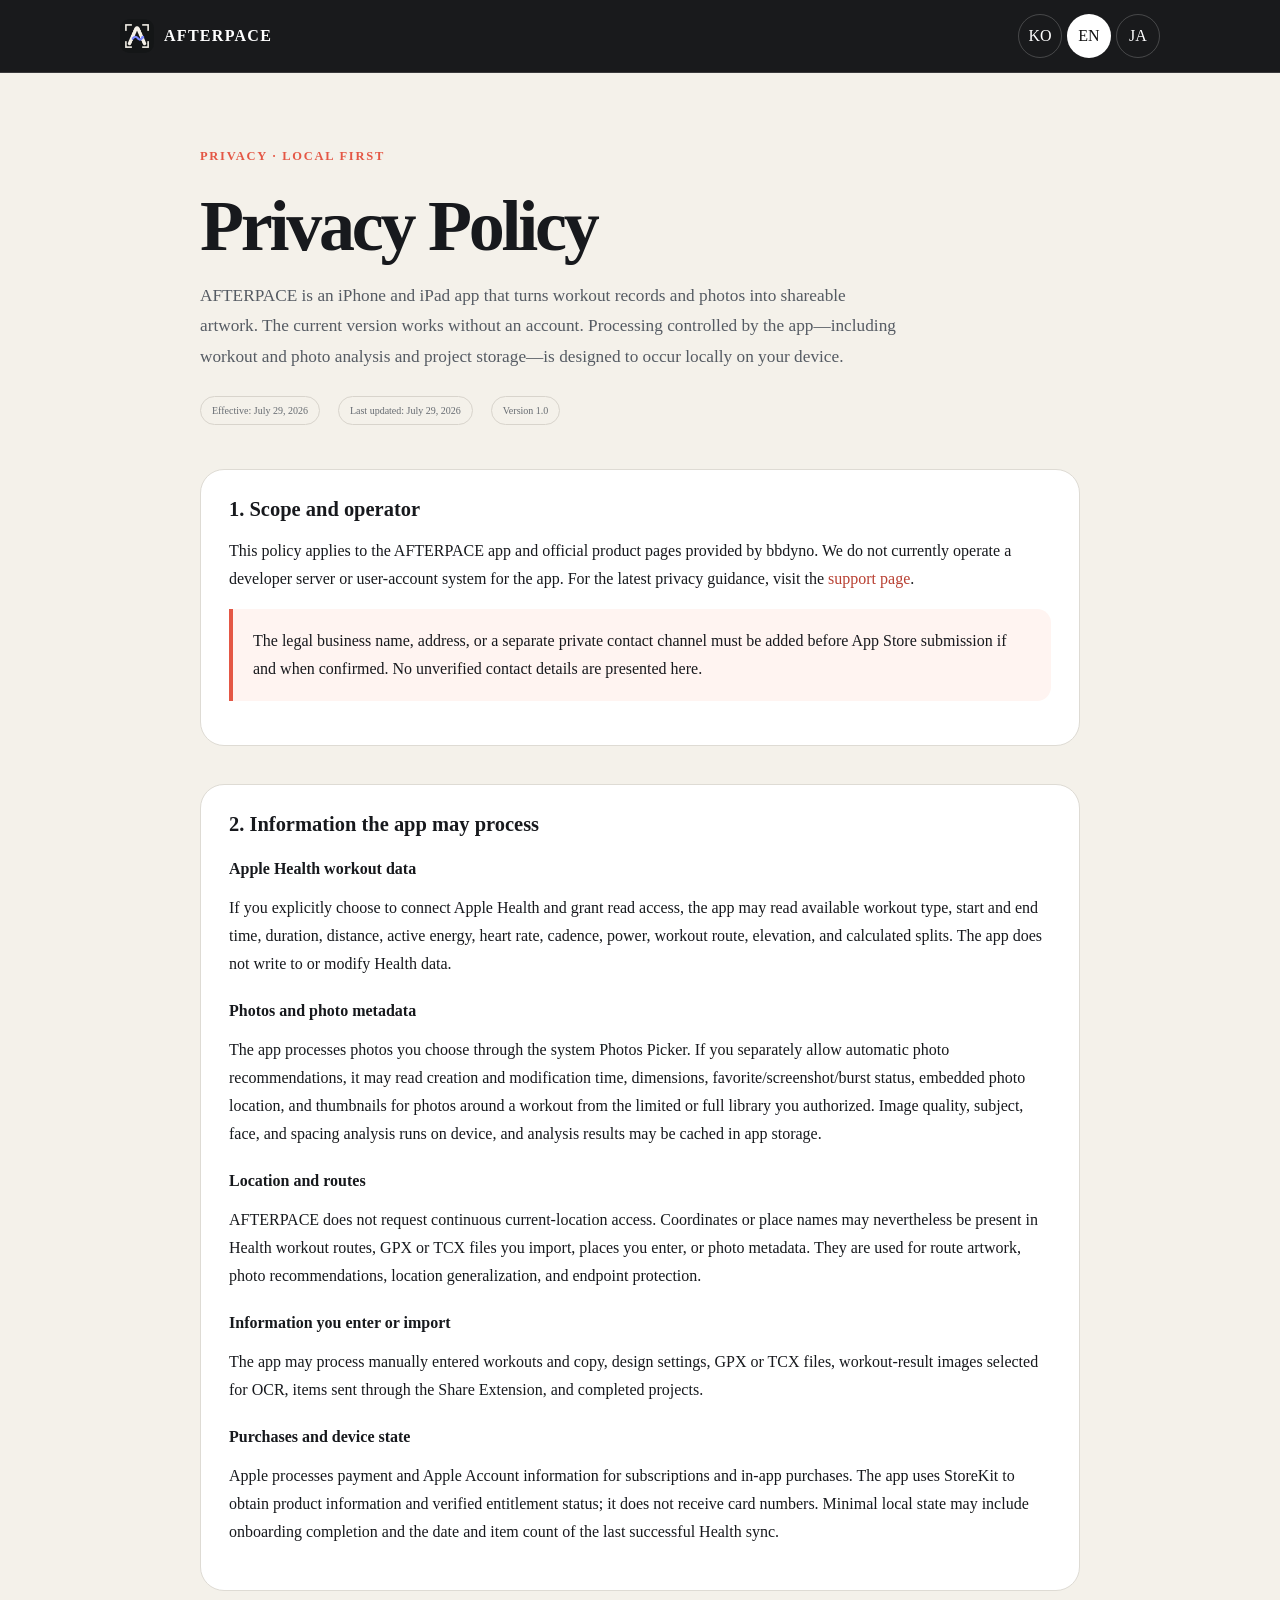
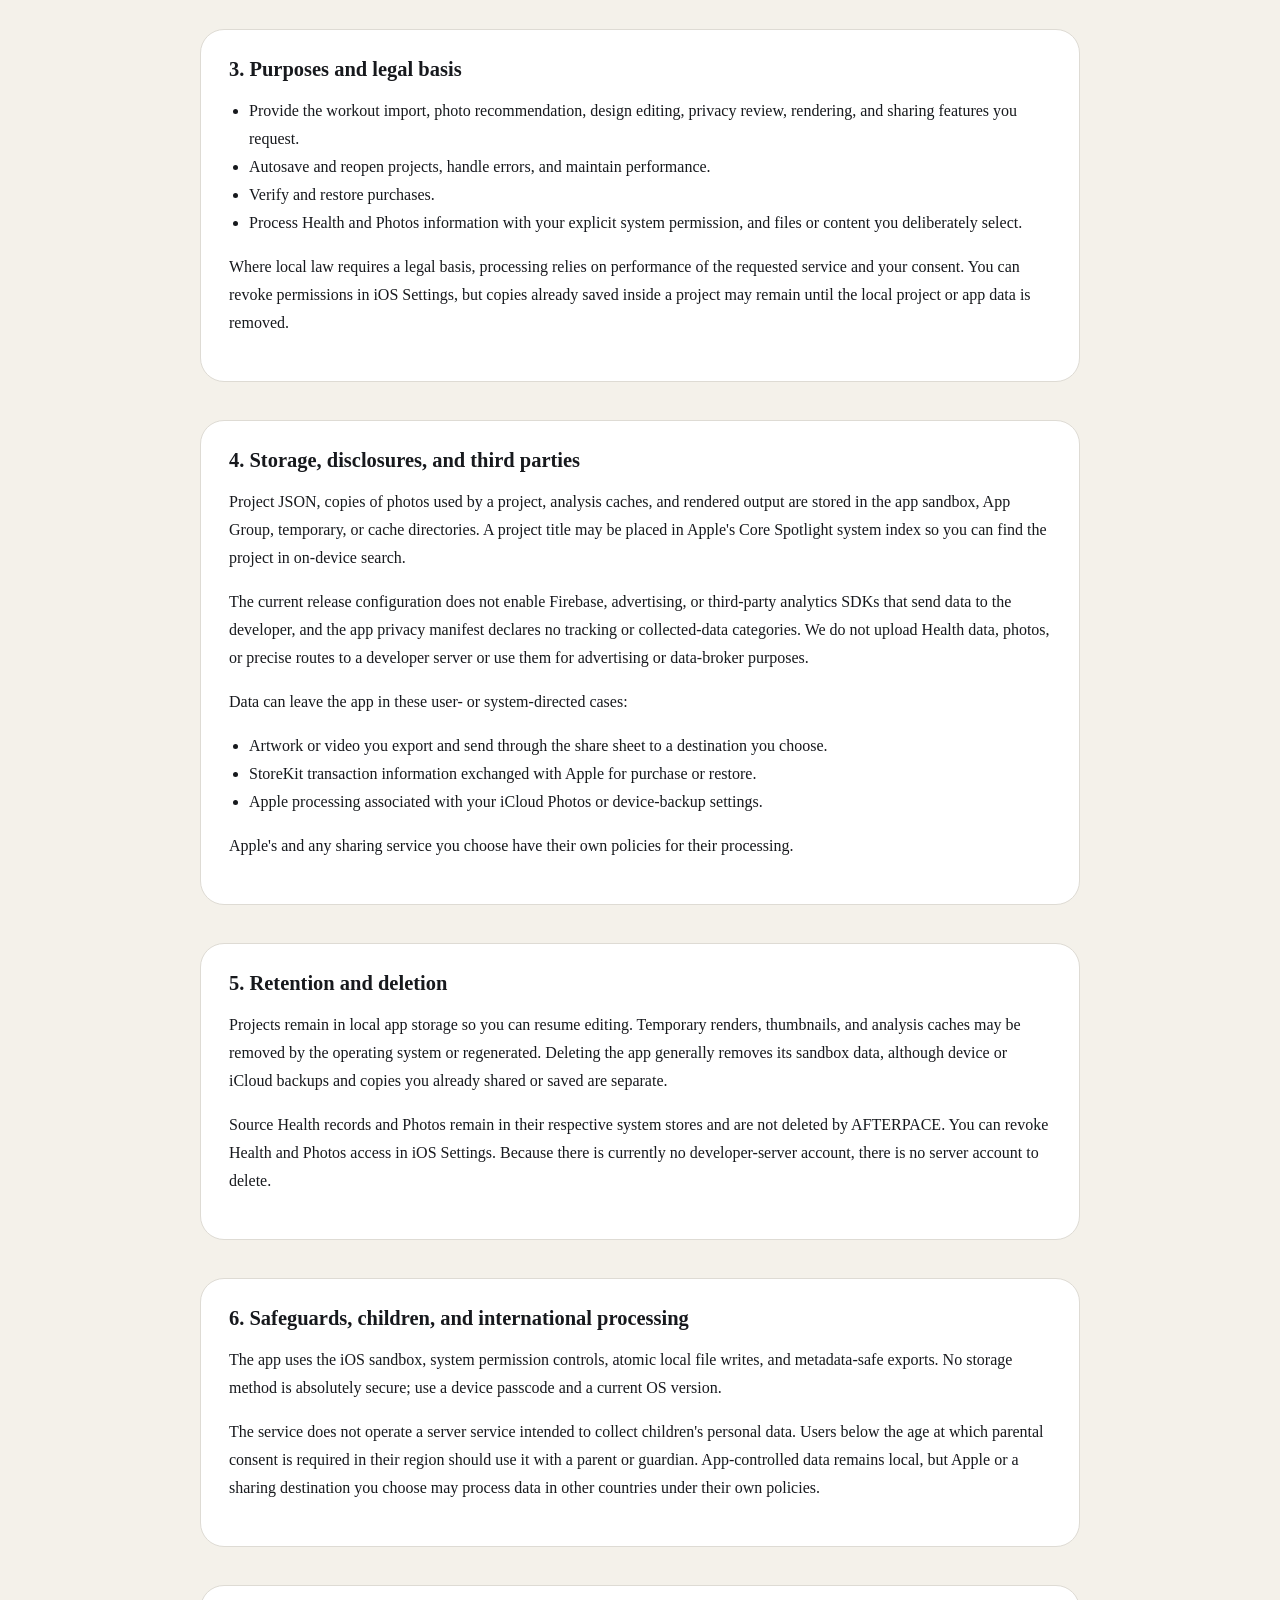
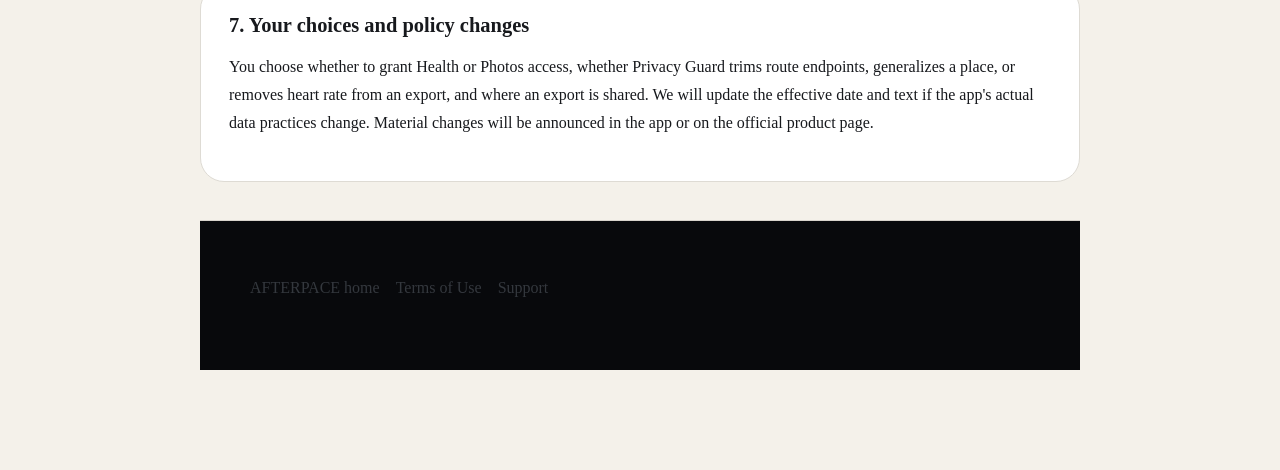
==== commit cc225461: "feat: publish real app screens and App Store badge" ====
--- a/privacy/index.html
+++ b/privacy/index.html
@@ -20,8 +20,8 @@
   <link rel="canonical" href="https://bbdyno.github.io/AFTERPACE/privacy/">
   <link rel="icon" href="../assets/images/app-icon.png">
   <link rel="apple-touch-icon" href="../assets/images/app-icon.png">
-  <link rel="stylesheet" href="../assets/site.css?v=20260729-2">
-  <script src="../assets/legal.js?v=20260729-2" defer></script>
+  <link rel="stylesheet" href="../assets/site.css?v=20260730-3">
+  <script src="../assets/legal.js?v=20260730-3" defer></script>
   <style>
     body{margin:0;background:#f4f1ea;color:#17191d}.legal-header{position:sticky;top:0;z-index:5;display:flex;align-items:center;gap:20px;padding:14px max(20px,calc((100vw - 1040px)/2));background:rgba(11,12,15,.94);color:#fff;backdrop-filter:blur(18px)}.legal-brand{display:flex;align-items:center;gap:10px;color:inherit;text-decoration:none;font-weight:800;letter-spacing:.08em}.legal-brand img{border-radius:9px}.legal-actions{display:flex;align-items:center;gap:5px;margin-left:auto}.legal-actions button{min-width:42px;min-height:40px;border:1px solid rgba(255,255,255,.2);border-radius:999px;background:transparent;color:#fff;font:inherit}.legal-actions button[aria-pressed="true"]{background:#fff;color:#111}.legal-shell{width:min(880px,calc(100% - 40px));margin:0 auto;padding:64px 0 100px}.legal-kicker{color:#e45745;font-size:.78rem;font-weight:800;letter-spacing:.14em}.legal-shell h1{max-width:760px;margin:.35em 0 .25em;font-size:clamp(2rem,6vw,4.5rem);line-height:1.02;letter-spacing:-.045em}.legal-lede{max-width:700px;color:#555b63;font-size:1.08rem;line-height:1.75}.legal-meta{display:flex;flex-wrap:wrap;gap:8px 18px;margin:24px 0 44px;color:#676c72;font-size:.9rem}.legal-section{margin:0 0 38px;padding:28px;background:#fff;border:1px solid #dedbd4;border-radius:24px}.legal-section h2{margin:0 0 14px;font-size:1.28rem}.legal-section h3{margin:24px 0 8px;font-size:1rem}.legal-section p,.legal-section li{line-height:1.75}.legal-section ul{padding-left:1.25rem}.legal-section a{color:#b83f31}.legal-note{padding:18px 20px;border-left:4px solid #e45745;background:#fff4f1;border-radius:0 14px 14px 0}.legal-footer{display:flex;flex-wrap:wrap;gap:16px;padding-top:28px;border-top:1px solid #d8d4cc}.legal-footer a{color:#34383e}.skip-link{position:absolute;left:-10000px}.skip-link:focus{left:12px;top:12px;z-index:20;background:#fff;color:#111;padding:12px}@media(max-width:640px){.legal-header{padding:12px 16px}.legal-brand span{font-size:.82rem}.legal-shell{padding-top:44px}.legal-section{padding:21px;border-radius:19px}}
   </style>
@@ -48,7 +48,7 @@
 
       <section class="legal-section">
         <h2>1. 적용 범위와 운영자</h2>
-        <p>본 방침은 bbdyno가 제공하는 AFTERPACE 앱과 공식 제품 페이지에 적용됩니다. 별도의 개발자 서버나 사용자 계정 시스템은 현재 운영하지 않습니다. 개인정보 관련 문의는 <a href="https://github.com/bbdyno/AFTERPACE/issues">공식 GitHub Issues</a>를 이용해 주세요. 민감한 건강 값, 정확한 경로, 원본 사진은 공개 이슈에 첨부하지 마세요.</p>
+        <p>본 방침은 bbdyno가 제공하는 AFTERPACE 앱과 공식 제품 페이지에 적용됩니다. 별도의 개발자 서버나 사용자 계정 시스템은 현재 운영하지 않습니다. 개인정보 관련 최신 안내는 <a href="../support/">지원 페이지</a>에서 확인해 주세요.</p>
         <p class="legal-note">배포 주체의 법적 상호·주소 또는 별도 비공개 문의 채널이 App Store 제출 전에 확정되면 이 항목을 갱신해야 합니다. 확인되지 않은 연락처는 기재하지 않았습니다.</p>
       </section>
 
@@ -86,9 +86,8 @@
           <li>공유 버튼으로 내보낸 이미지·영상과 사용자가 선택한 대상 앱 또는 사람</li>
           <li>StoreKit 구매·복원 과정에서 Apple과 교환되는 거래 정보</li>
           <li>사용자의 iCloud Photos 또는 기기 백업 설정에 따른 Apple의 처리</li>
-          <li>GitHub에 지원 이슈를 제출할 때 사용자가 직접 적은 내용</li>
         </ul>
-        <p>Apple 및 GitHub의 처리는 각 사업자의 방침이 적용됩니다.</p>
+        <p>Apple 및 사용자가 선택한 공유 서비스의 처리는 각 사업자의 방침이 적용됩니다.</p>
       </section>
 
       <section class="legal-section">
@@ -100,7 +99,7 @@
       <section class="legal-section">
         <h2>6. 보호조치, 아동 및 국외 처리</h2>
         <p>앱은 iOS 샌드박스, 권한 제어, 원자적 로컬 파일 저장과 메타데이터를 제거한 내보내기를 사용합니다. 다만 어떤 저장 방식도 절대적인 보안을 보장하지는 않으므로 기기 잠금과 최신 OS 사용을 권장합니다.</p>
-        <p>서비스는 아동을 대상으로 개인정보를 수집하는 서버 서비스를 제공하지 않습니다. 해당 지역에서 보호자 동의가 필요한 연령의 사용자는 보호자와 함께 이용해야 합니다. 앱이 제어하는 데이터는 로컬에 머물지만 Apple, GitHub 또는 사용자가 선택한 공유 서비스는 해당 사업자의 서버 위치와 방침에 따라 국외에서 처리할 수 있습니다.</p>
+        <p>서비스는 아동을 대상으로 개인정보를 수집하는 서버 서비스를 제공하지 않습니다. 해당 지역에서 보호자 동의가 필요한 연령의 사용자는 보호자와 함께 이용해야 합니다. 앱이 제어하는 데이터는 로컬에 머물지만 Apple 또는 사용자가 선택한 공유 서비스는 해당 사업자의 서버 위치와 방침에 따라 국외에서 처리할 수 있습니다.</p>
       </section>
 
       <section class="legal-section">
@@ -115,17 +114,17 @@
       <p class="legal-lede">AFTERPACE is an iPhone and iPad app that turns workout records and photos into shareable artwork. The current version works without an account. Processing controlled by the app—including workout and photo analysis and project storage—is designed to occur locally on your device.</p>
       <div class="legal-meta"><span>Effective: July 29, 2026</span><span>Last updated: July 29, 2026</span><span>Version 1.0</span></div>
 
-      <section class="legal-section"><h2>1. Scope and operator</h2><p>This policy applies to the AFTERPACE app and official product pages provided by bbdyno. We do not currently operate a developer server or user-account system for the app. For privacy questions, use the <a href="https://github.com/bbdyno/AFTERPACE/issues">official GitHub Issues page</a>. Do not post sensitive health values, precise routes, or original photos in a public issue.</p><p class="legal-note">The legal business name, address, or a separate private contact channel must be added before App Store submission if and when confirmed. No unverified contact details are presented here.</p></section>
+      <section class="legal-section"><h2>1. Scope and operator</h2><p>This policy applies to the AFTERPACE app and official product pages provided by bbdyno. We do not currently operate a developer server or user-account system for the app. For the latest privacy guidance, visit the <a href="../support/">support page</a>.</p><p class="legal-note">The legal business name, address, or a separate private contact channel must be added before App Store submission if and when confirmed. No unverified contact details are presented here.</p></section>
 
       <section class="legal-section"><h2>2. Information the app may process</h2><h3>Apple Health workout data</h3><p>If you explicitly choose to connect Apple Health and grant read access, the app may read available workout type, start and end time, duration, distance, active energy, heart rate, cadence, power, workout route, elevation, and calculated splits. The app does not write to or modify Health data.</p><h3>Photos and photo metadata</h3><p>The app processes photos you choose through the system Photos Picker. If you separately allow automatic photo recommendations, it may read creation and modification time, dimensions, favorite/screenshot/burst status, embedded photo location, and thumbnails for photos around a workout from the limited or full library you authorized. Image quality, subject, face, and spacing analysis runs on device, and analysis results may be cached in app storage.</p><h3>Location and routes</h3><p>AFTERPACE does not request continuous current-location access. Coordinates or place names may nevertheless be present in Health workout routes, GPX or TCX files you import, places you enter, or photo metadata. They are used for route artwork, photo recommendations, location generalization, and endpoint protection.</p><h3>Information you enter or import</h3><p>The app may process manually entered workouts and copy, design settings, GPX or TCX files, workout-result images selected for OCR, items sent through the Share Extension, and completed projects.</p><h3>Purchases and device state</h3><p>Apple processes payment and Apple Account information for subscriptions and in-app purchases. The app uses StoreKit to obtain product information and verified entitlement status; it does not receive card numbers. Minimal local state may include onboarding completion and the date and item count of the last successful Health sync.</p></section>
 
       <section class="legal-section"><h2>3. Purposes and legal basis</h2><ul><li>Provide the workout import, photo recommendation, design editing, privacy review, rendering, and sharing features you request.</li><li>Autosave and reopen projects, handle errors, and maintain performance.</li><li>Verify and restore purchases.</li><li>Process Health and Photos information with your explicit system permission, and files or content you deliberately select.</li></ul><p>Where local law requires a legal basis, processing relies on performance of the requested service and your consent. You can revoke permissions in iOS Settings, but copies already saved inside a project may remain until the local project or app data is removed.</p></section>
 
-      <section class="legal-section"><h2>4. Storage, disclosures, and third parties</h2><p>Project JSON, copies of photos used by a project, analysis caches, and rendered output are stored in the app sandbox, App Group, temporary, or cache directories. A project title may be placed in Apple's Core Spotlight system index so you can find the project in on-device search.</p><p>The current release configuration does not enable Firebase, advertising, or third-party analytics SDKs that send data to the developer, and the app privacy manifest declares no tracking or collected-data categories. We do not upload Health data, photos, or precise routes to a developer server or use them for advertising or data-broker purposes.</p><p>Data can leave the app in these user- or system-directed cases:</p><ul><li>Artwork or video you export and send through the share sheet to a destination you choose.</li><li>StoreKit transaction information exchanged with Apple for purchase or restore.</li><li>Apple processing associated with your iCloud Photos or device-backup settings.</li><li>Information you choose to submit in a GitHub support issue.</li></ul><p>Apple's and GitHub's own policies govern their processing.</p></section>
+      <section class="legal-section"><h2>4. Storage, disclosures, and third parties</h2><p>Project JSON, copies of photos used by a project, analysis caches, and rendered output are stored in the app sandbox, App Group, temporary, or cache directories. A project title may be placed in Apple's Core Spotlight system index so you can find the project in on-device search.</p><p>The current release configuration does not enable Firebase, advertising, or third-party analytics SDKs that send data to the developer, and the app privacy manifest declares no tracking or collected-data categories. We do not upload Health data, photos, or precise routes to a developer server or use them for advertising or data-broker purposes.</p><p>Data can leave the app in these user- or system-directed cases:</p><ul><li>Artwork or video you export and send through the share sheet to a destination you choose.</li><li>StoreKit transaction information exchanged with Apple for purchase or restore.</li><li>Apple processing associated with your iCloud Photos or device-backup settings.</li></ul><p>Apple's and any sharing service you choose have their own policies for their processing.</p></section>
 
       <section class="legal-section"><h2>5. Retention and deletion</h2><p>Projects remain in local app storage so you can resume editing. Temporary renders, thumbnails, and analysis caches may be removed by the operating system or regenerated. Deleting the app generally removes its sandbox data, although device or iCloud backups and copies you already shared or saved are separate.</p><p>Source Health records and Photos remain in their respective system stores and are not deleted by AFTERPACE. You can revoke Health and Photos access in iOS Settings. Because there is currently no developer-server account, there is no server account to delete.</p></section>
 
-      <section class="legal-section"><h2>6. Safeguards, children, and international processing</h2><p>The app uses the iOS sandbox, system permission controls, atomic local file writes, and metadata-safe exports. No storage method is absolutely secure; use a device passcode and a current OS version.</p><p>The service does not operate a server service intended to collect children's personal data. Users below the age at which parental consent is required in their region should use it with a parent or guardian. App-controlled data remains local, but Apple, GitHub, or a sharing destination you choose may process data in other countries under their own policies.</p></section>
+      <section class="legal-section"><h2>6. Safeguards, children, and international processing</h2><p>The app uses the iOS sandbox, system permission controls, atomic local file writes, and metadata-safe exports. No storage method is absolutely secure; use a device passcode and a current OS version.</p><p>The service does not operate a server service intended to collect children's personal data. Users below the age at which parental consent is required in their region should use it with a parent or guardian. App-controlled data remains local, but Apple or a sharing destination you choose may process data in other countries under their own policies.</p></section>
 
       <section class="legal-section"><h2>7. Your choices and policy changes</h2><p>You choose whether to grant Health or Photos access, whether Privacy Guard trims route endpoints, generalizes a place, or removes heart rate from an export, and where an export is shared. We will update the effective date and text if the app's actual data practices change. Material changes will be announced in the app or on the official product page.</p></section>
     </article>
@@ -136,22 +135,22 @@
       <p class="legal-lede">AFTERPACEは、ワークアウト記録と写真をシェア用の作品に変えるiPhone・iPadアプリです。現行版はアカウントなしで動作し、アプリが管理するワークアウト・写真の分析とプロジェクト保存は、原則として端末内で行われます。</p>
       <div class="legal-meta"><span>施行日：2026年7月29日</span><span>最終更新：2026年7月29日</span><span>バージョン1.0</span></div>
 
-      <section class="legal-section"><h2>1. 適用範囲と運営者</h2><p>本ポリシーは、bbdynoが提供するAFTERPACEアプリと公式製品ページに適用されます。現在、開発者サーバーおよびユーザーアカウントシステムは運用していません。プライバシーに関するお問い合わせは、<a href="https://github.com/bbdyno/AFTERPACE/issues">公式GitHub Issues</a>をご利用ください。機微な健康値、正確なルート、元写真を公開Issueに添付しないでください。</p><p class="legal-note">App Store提出前に法的な事業者名・住所または非公開の連絡手段が確定した場合、この項目を更新する必要があります。未確認の連絡先は記載していません。</p></section>
+      <section class="legal-section"><h2>1. 適用範囲と運営者</h2><p>本ポリシーは、bbdynoが提供するAFTERPACEアプリと公式製品ページに適用されます。現在、開発者サーバーおよびユーザーアカウントシステムは運用していません。プライバシーに関する最新案内は、<a href="../support/">サポートページ</a>をご確認ください。</p><p class="legal-note">App Store提出前に法的な事業者名・住所または非公開の連絡手段が確定した場合、この項目を更新する必要があります。未確認の連絡先は記載していません。</p></section>
 
       <section class="legal-section"><h2>2. アプリが処理する可能性のある情報</h2><h3>Apple Healthのワークアウト情報</h3><p>ユーザーがApple Healthへの接続を選び、読み取りを許可した場合、利用可能な運動種別、開始・終了時刻、時間、距離、アクティブエネルギー、心拍数、ケイデンス、パワー、ワークアウトルート、高度、算出したスプリットを読み取ることがあります。Healthデータへの書き込みや変更は行いません。</p><h3>写真と写真メタデータ</h3><p>システムのPhotos Pickerで選択した写真を処理します。自動写真提案を別途許可した場合、許可された限定または全ライブラリから、ワークアウト時間帯の写真の作成・更新時刻、寸法、お気に入り・スクリーンショット・バースト状態、写真の位置、サムネイルを読み取ることがあります。画質・人物・顔・余白の分析は端末内で行い、分析結果をアプリ領域にキャッシュする場合があります。</p><h3>位置とルート</h3><p>AFTERPACEは継続的な現在地アクセスを要求しません。ただし、Healthのワークアウトルート、読み込んだGPX・TCX、入力した場所、写真メタデータに座標や地名が含まれる場合があります。ルート表現、写真提案、場所の一般化、スタート・ゴール地点の保護に利用します。</p><h3>入力・読み込み情報</h3><p>手入力のワークアウトや文言、デザイン設定、GPX・TCX、OCR用に選んだ結果画像、Share Extensionから渡された項目、完成プロジェクトを処理することがあります。</p><h3>購入と端末状態</h3><p>購読・アプリ内課金の決済とApple Account情報はAppleが処理します。アプリはStoreKitから商品情報と検証済み利用権のみを確認し、カード番号を受け取りません。オンボーディング完了や最後のHealth同期日時・件数など、最小限の状態を端末に保存する場合があります。</p></section>
 
       <section class="legal-section"><h2>3. 利用目的と法的根拠</h2><ul><li>ユーザーが求めたワークアウト読込、写真提案、デザイン編集、プライバシー確認、レンダリング、共有の提供</li><li>プロジェクトの自動保存・再開、エラー処理、性能維持</li><li>購入の確認と復元</li><li>明示的に許可されたHealth・写真情報、およびユーザーが選択したファイル・コンテンツの処理</li></ul><p>地域法で法的根拠が必要な場合、要求されたサービスの履行とユーザーの同意に基づきます。iOS設定で権限を取り消せますが、すでにプロジェクトへ保存したコピーはローカルデータを削除するまで残る場合があります。</p></section>
 
-      <section class="legal-section"><h2>4. 保存、外部送信、第三者</h2><p>プロジェクトJSON、プロジェクトで使う写真のコピー、分析キャッシュ、書き出し結果は、アプリのサンドボックス、App Group、一時またはキャッシュ領域に保存されます。端末検索から作品を見つけられるよう、プロジェクト名をAppleのCore Spotlightシステム索引へ登録する場合があります。</p><p>現行リリース設定では、開発者へデータを送るFirebase、広告、第三者分析SDKは有効ではなく、アプリのプライバシーマニフェストはトラッキングおよび収集データ区分を申告していません。Health情報、写真、正確なルートを開発者サーバーへアップロードしたり、広告やデータ仲介に利用したりしません。</p><p>次の場合はユーザーの選択またはOS機能によりデータがアプリ外へ渡ります。</p><ul><li>共有シートから選択した相手・アプリへ送る作品や動画</li><li>購入・復元のためAppleと交換されるStoreKit取引情報</li><li>iCloud Photosや端末バックアップ設定に伴うAppleの処理</li><li>GitHubのサポートIssueへユーザーが入力した情報</li></ul><p>AppleとGitHubによる処理には各社のポリシーが適用されます。</p></section>
+      <section class="legal-section"><h2>4. 保存、外部送信、第三者</h2><p>プロジェクトJSON、プロジェクトで使う写真のコピー、分析キャッシュ、書き出し結果は、アプリのサンドボックス、App Group、一時またはキャッシュ領域に保存されます。端末検索から作品を見つけられるよう、プロジェクト名をAppleのCore Spotlightシステム索引へ登録する場合があります。</p><p>現行リリース設定では、開発者へデータを送るFirebase、広告、第三者分析SDKは有効ではなく、アプリのプライバシーマニフェストはトラッキングおよび収集データ区分を申告していません。Health情報、写真、正確なルートを開発者サーバーへアップロードしたり、広告やデータ仲介に利用したりしません。</p><p>次の場合はユーザーの選択またはOS機能によりデータがアプリ外へ渡ります。</p><ul><li>共有シートから選択した相手・アプリへ送る作品や動画</li><li>購入・復元のためAppleと交換されるStoreKit取引情報</li><li>iCloud Photosや端末バックアップ設定に伴うAppleの処理</li></ul><p>Appleとユーザーが選んだ共有サービスの処理には、それぞれのポリシーが適用されます。</p></section>
 
       <section class="legal-section"><h2>5. 保存期間と削除</h2><p>編集を再開できるよう、プロジェクトはローカルのアプリ領域に保持されます。一時レンダー、サムネイル、分析キャッシュはOSにより削除されたり再生成されたりします。アプリを削除すると通常はサンドボックスデータも削除されますが、端末・iCloudバックアップや、すでに共有・保存したコピーは別です。</p><p>元のHealth記録と写真は各システム領域に残り、AFTERPACEは削除しません。iOS設定からHealth・写真権限を取り消せます。現在は開発者サーバーのアカウントがないため、削除対象となるサーバーアカウントもありません。</p></section>
 
-      <section class="legal-section"><h2>6. 安全管理、子ども、国外処理</h2><p>iOSサンドボックス、システム権限、アトミックなローカル保存、メタデータに配慮した書き出しを利用します。ただし完全な安全を保証する保存方式はないため、端末ロックと最新OSを推奨します。</p><p>子どもの個人データを収集するサーバーサービスは運営していません。地域で保護者同意が必要な年齢の方は保護者と利用してください。アプリ管理下のデータはローカルに留まりますが、Apple、GitHub、選択した共有先は各社の方針に従い国外で処理する場合があります。</p></section>
+      <section class="legal-section"><h2>6. 安全管理、子ども、国外処理</h2><p>iOSサンドボックス、システム権限、アトミックなローカル保存、メタデータに配慮した書き出しを利用します。ただし完全な安全を保証する保存方式はないため、端末ロックと最新OSを推奨します。</p><p>子どもの個人データを収集するサーバーサービスは運営していません。地域で保護者同意が必要な年齢の方は保護者と利用してください。アプリ管理下のデータはローカルに留まりますが、Appleまたは選択した共有先は各社の方針に従い国外で処理する場合があります。</p></section>
 
       <section class="legal-section"><h2>7. ユーザーの選択と改定</h2><p>Health・写真への許可、Privacy Guardによるルート端点の除外、地名の一般化、心拍数の除外、共有先はユーザーが選択します。実際のデータ処理が変わる場合は施行日と内容を更新し、重要な変更はアプリまたは公式製品ページで案内します。</p></section>
     </article>
 
-    <footer class="legal-footer"><a href="../" data-legal-copy="home">AFTERPACE 홈</a><a href="../terms/" data-legal-copy="terms">이용약관</a><a href="../support/" data-legal-copy="support">지원</a><a href="https://github.com/bbdyno/AFTERPACE/issues" data-legal-copy="issues">GitHub Issues</a></footer>
+    <footer class="legal-footer"><a href="../" data-legal-copy="home">AFTERPACE 홈</a><a href="../terms/" data-legal-copy="terms">이용약관</a><a href="../support/" data-legal-copy="support">지원</a></footer>
   </main>
 </body>
 </html>
--- a/assets/site.css
+++ b/assets/site.css
@@ -133,6 +133,10 @@
 .gradient-text { color: transparent; background: linear-gradient(105deg, #fff 5%, #9894ff 48%, #ff8e7d 95%); -webkit-background-clip: text; background-clip: text; }
 .hero-lede { max-width: 610px; margin: 32px 0 0; color: rgba(255,255,255,.68); font-size: clamp(17px, 1.55vw, 21px); line-height: 1.65; word-break: keep-all; }
 .hero-actions { margin-top: 38px; display: flex; align-items: stretch; flex-wrap: wrap; gap: 12px; }
+.app-store-badge-link { display: inline-flex; align-items: center; min-height: 58px; border-radius: 12px; transition: transform .25s ease, filter .25s ease; }
+.app-store-badge-link:hover { transform: translateY(-3px); filter: brightness(1.08); }
+.app-store-badge { width: 175px; height: auto; }
+.app-store-badge-link.large .app-store-badge { width: min(230px, 72vw); }
 .button { min-height: 58px; padding: 0 22px; border: 1px solid rgba(255,255,255,.17); border-radius: 18px; display: inline-flex; align-items: center; justify-content: center; gap: 13px; font-size: 13px; font-weight: 760; transition: transform .25s ease, background .25s ease, border-color .25s ease; }
 .button:hover { transform: translateY(-3px); }
 .button-primary { min-width: 220px; color: #08090b; background: #fff; border-color: #fff; justify-content: flex-start; }
@@ -151,6 +155,7 @@
 .halo { position: absolute; width: min(550px, 46vw); aspect-ratio: 1; border-radius: 50%; background: radial-gradient(circle, rgba(119,115,255,.22), rgba(119,115,255,.03) 57%, transparent 68%); filter: blur(4px); }
 .phone { position: relative; border: 1px solid rgba(255,255,255,.24); background: #030303; box-shadow: 0 44px 100px rgba(0,0,0,.58), inset 0 0 0 4px #18191e; overflow: hidden; }
 .phone-main { width: min(326px, 69vw); aspect-ratio: 0.5; padding: 10px; border-radius: 54px; transform: rotateX(var(--tilt-x, 0deg)) rotateY(var(--tilt-y, 0deg)) rotateZ(4deg); transition: transform .18s ease-out; }
+.app-screen-image { width: 100%; height: 100%; border-radius: 43px; object-fit: cover; object-position: top center; }
 .phone-island { position: absolute; z-index: 2; top: 20px; left: 50%; width: 86px; height: 24px; border-radius: 999px; background: #020202; transform: translateX(-50%); }
 .workspace-screen { width: 100%; height: 100%; padding: 52px 13px 14px; border-radius: 43px; color: #fff; background: #0c0d12; display: flex; flex-direction: column; gap: 12px; overflow: hidden; }
 .workspace-top { display: flex; justify-content: space-between; align-items: center; color: rgba(255,255,255,.55); font-size: 8px; font-weight: 800; letter-spacing: .14em; }
@@ -200,6 +205,11 @@
 .principles span { font-size: 18px; font-weight: 700; line-height: 1.45; }
 
 .directions { background: linear-gradient(165deg, #07080a 0%, #11121a 54%, #090a0d 100%); }
+.actual-screen-gallery { width: min(1000px, 100%); margin: 76px auto 0; display: grid; grid-template-columns: repeat(3, minmax(0, 1fr)); align-items: end; gap: 24px; }
+.actual-screen-card { margin: 0; padding: 9px; border: 1px solid rgba(255,255,255,.15); border-radius: 38px; background: #050608; box-shadow: 0 30px 70px rgba(0,0,0,.44); }
+.actual-screen-card.featured { transform: translateY(-22px); }
+.actual-screen-card img { width: 100%; aspect-ratio: 1206 / 2622; border-radius: 30px; object-fit: cover; object-position: top center; }
+.actual-screen-card figcaption { padding: 16px 8px 10px; color: rgba(255,255,255,.7); font-size: 12px; font-weight: 700; text-align: center; }
 .direction-rail { width: min(1500px, calc(100vw - 24px)); margin: 78px auto 0; padding: 24px 0 40px; display: grid; grid-auto-flow: column; grid-auto-columns: minmax(230px, 285px); gap: 18px; overflow-x: auto; scroll-snap-type: x mandatory; scrollbar-color: rgba(255,255,255,.3) transparent; }
 .direction-card { margin: 0; scroll-snap-align: center; }
 .direction-card:nth-child(even) { transform: translateY(26px); }
@@ -243,6 +253,7 @@
 .photo-stack span { position: absolute; z-index: 2; top: -10px; right: -8px; padding: 10px 12px; color: #fff; background: #15161b; border-radius: 999px; font-size: 10px; font-weight: 800; }
 .feature-quick { color: #fff; background: #111218; }
 .feature-quick p { color: rgba(255,255,255,.58); }
+.feature-app-screen { position: absolute; right: 16px; bottom: -152px; width: min(245px, 47%); border: 7px solid #020203; border-radius: 42px; box-shadow: -20px -12px 55px rgba(0,0,0,.38); transform: rotate(-2deg); }
 .mini-phone { position: absolute; right: 0; bottom: -80px; width: 260px; height: 375px; padding: 8px 8px 0; background: #000; border-radius: 38px 0 0 0; box-shadow: -20px -20px 55px rgba(0,0,0,.25); overflow: hidden; transform: rotate(-2deg); }
 .depth-canvas{position:relative;width:100%;height:100%;padding:28px 22px;color:#fff;background:radial-gradient(circle at 60% 55%,rgba(120,116,255,.27),transparent 35%),#111218;border-radius:30px 0 0 0;overflow:hidden}.depth-canvas small{font-size:8px;font-weight:850;letter-spacing:.14em;color:rgba(255,255,255,.5)}.depth-canvas strong{position:absolute;z-index:2;left:21px;bottom:58px;font-size:32px;letter-spacing:-.07em}.depth-canvas>span{position:absolute;left:22px;bottom:39px;color:var(--mint);font-size:7px;font-weight:850;letter-spacing:.12em}.depth-orbit{position:absolute;right:-22px;top:92px;width:190px;height:190px;border:22px solid rgba(255,255,255,.1);border-radius:50%}.depth-orbit i{position:absolute;left:-42px;top:61px;width:126px;height:44px;border-radius:50%;background:var(--coral);transform:rotate(-23deg)}.depth-orbit b{position:absolute;right:13px;bottom:17px;width:65px;height:65px;border-radius:18px;background:var(--violet);transform:rotate(18deg)}
 .feature-studio { background: linear-gradient(155deg, #fff, #e8e8ff); }
@@ -366,6 +377,9 @@
   .principles { margin-top: 60px; grid-template-columns: 1fr; }
   .principles div { min-height: 112px; border-right: 0; border-bottom: 1px solid var(--line); }
   .direction-rail { margin-top: 50px; grid-auto-columns: 74vw; }
+  .actual-screen-gallery { margin-top: 52px; width: calc(100vw - 22px); max-width: none; grid-template-columns: none; grid-auto-flow: column; grid-auto-columns: min(76vw, 310px); gap: 15px; overflow-x: auto; padding: 22px 22px 38px 0; scroll-snap-type: x mandatory; }
+  .actual-screen-card { scroll-snap-align: center; }
+  .actual-screen-card.featured { transform: none; }
   .bento { margin-top: 48px; grid-template-columns: 1fr; }
   .feature, .feature-health, .feature-library, .feature-sports { grid-column: auto; min-height: 520px; padding: 26px; }
   .feature h3 { font-size: 32px; }
@@ -373,6 +387,7 @@
   .health-card .heart { width: 44px; height: 44px; }.health-card strong { font-size: 20px; }.health-card b { display: none; }
   .photo-stack { width: 205px; height: 230px; }
   .mini-phone { width: 225px; }
+  .feature-app-screen { right: -7px; bottom: -88px; width: 230px; }
   .library-strip { right: -45px; width: 105%; bottom: -10px; }
   .sports-orbit { width: 310px; height: 310px; bottom: -120px; }
   .pack, .privacy { gap: 65px; }
